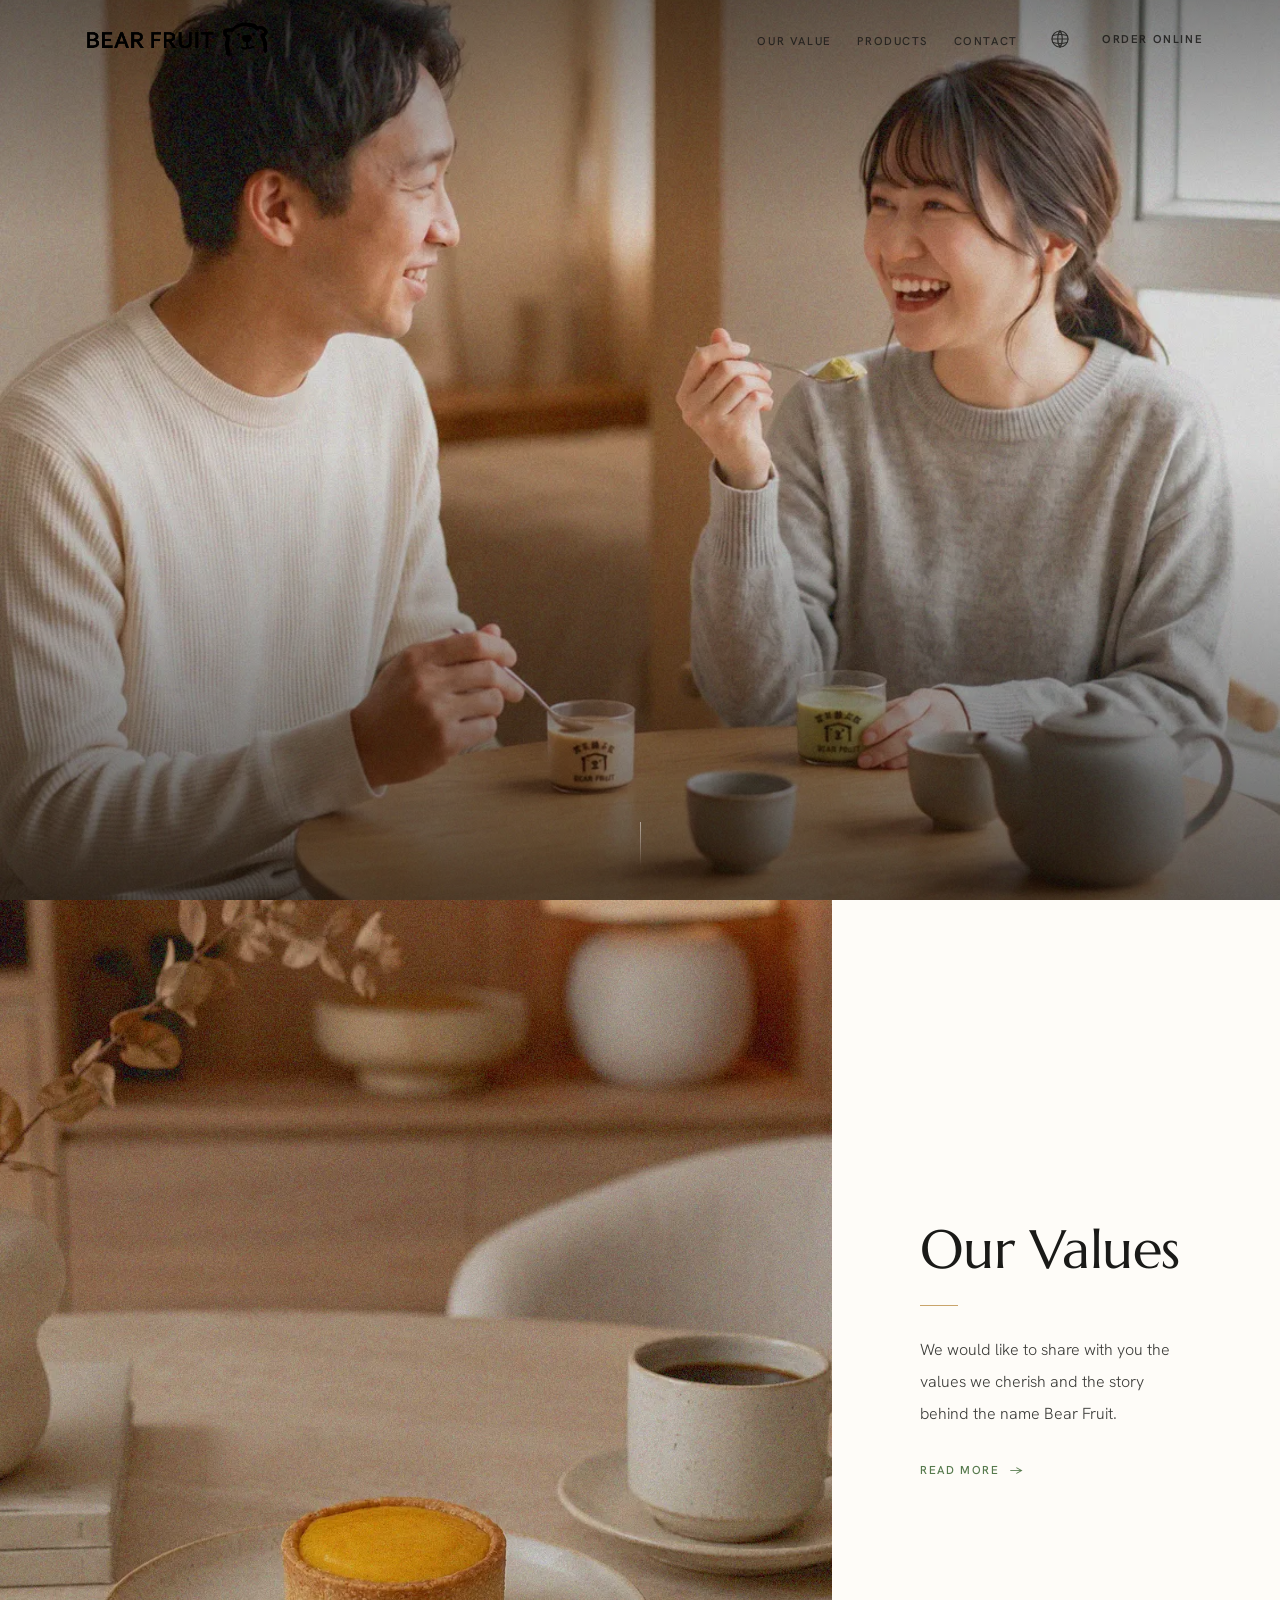
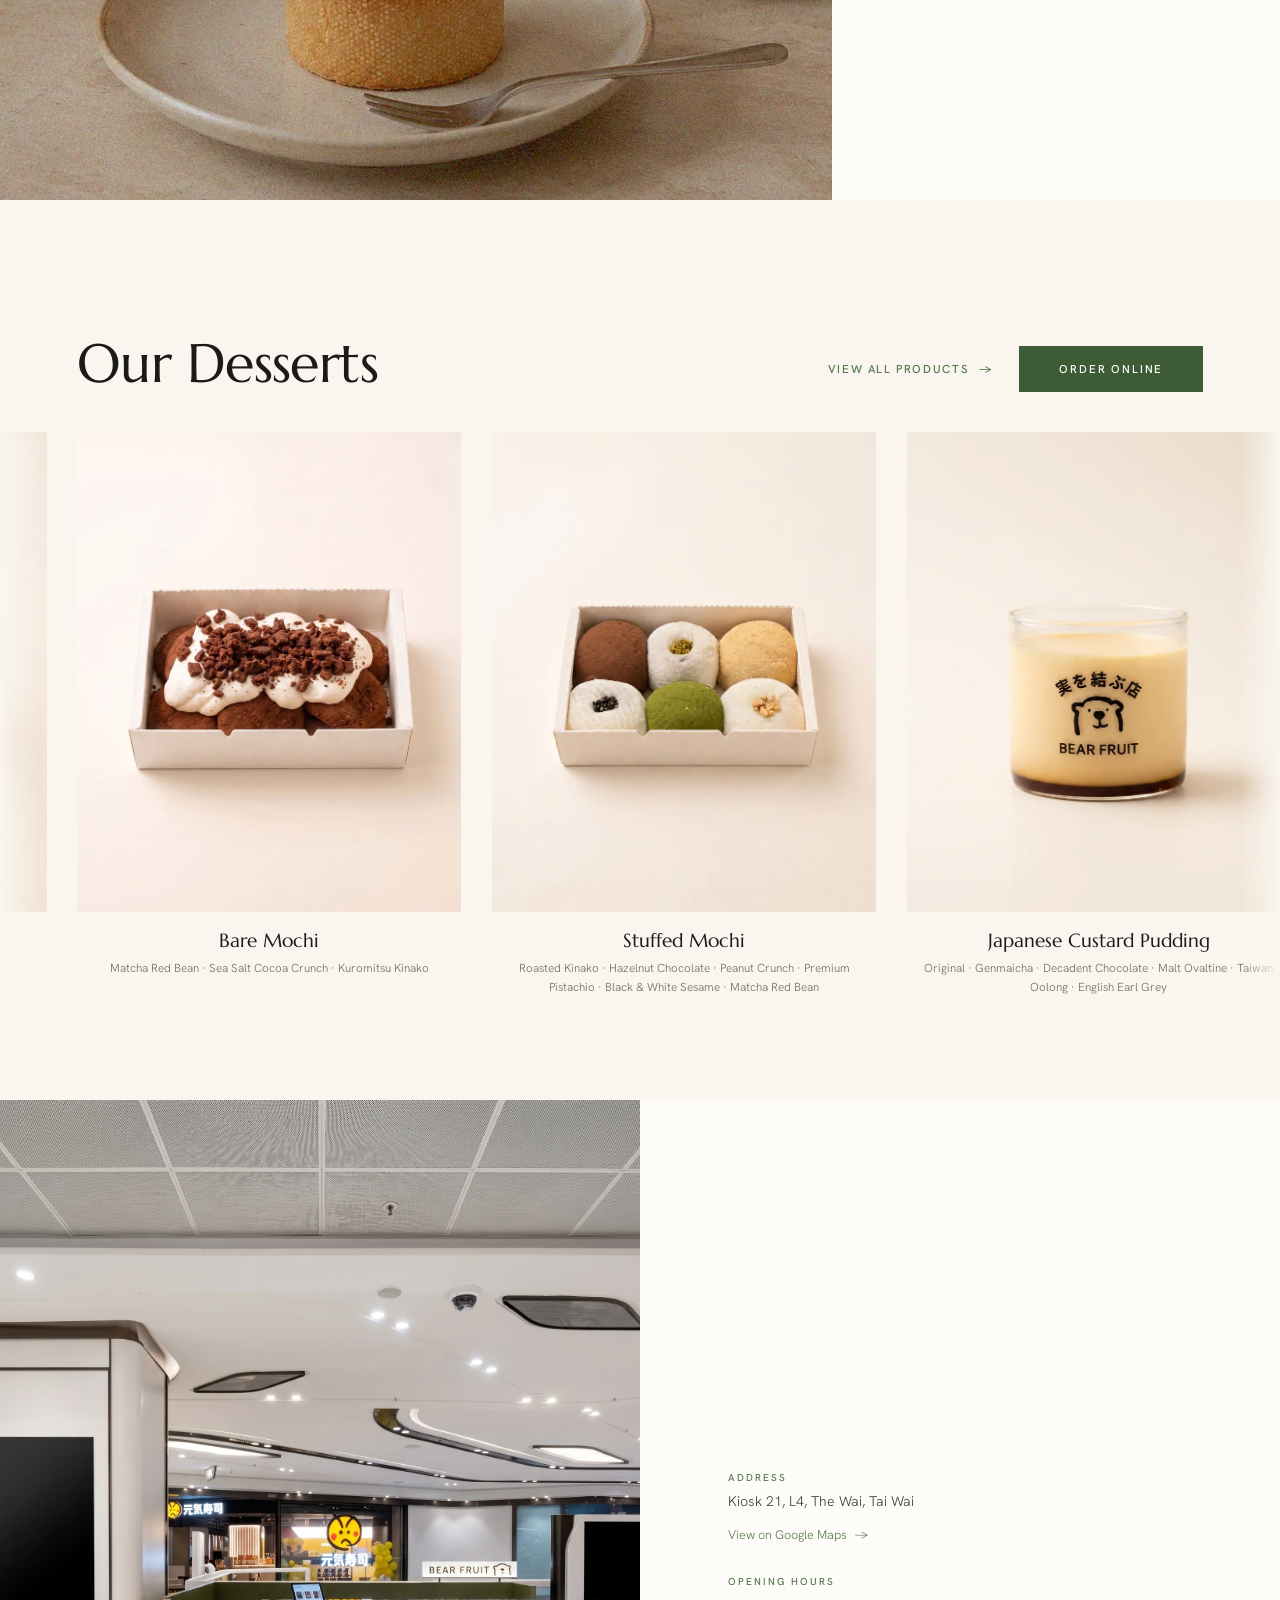
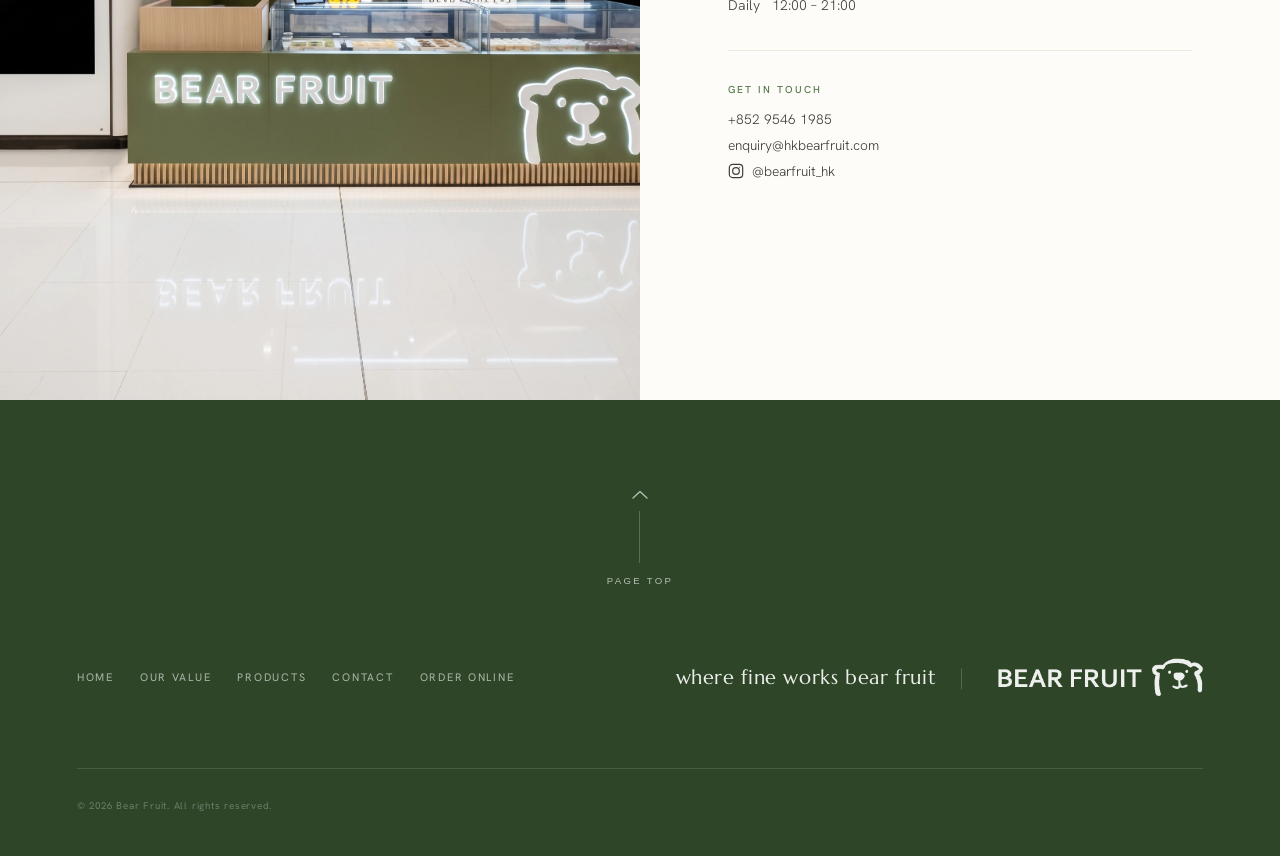
==== index.html @ 1f3afb17 "Version approved mochi image URLs to refresh cached photos" ====
<!DOCTYPE html>
<html lang="en">
<head>
  <meta charset="UTF-8">
  <meta name="viewport" content="width=device-width, initial-scale=1.0">
  <title>Bear Fruit 結菓</title>
  <meta name="description" content="Bear Fruit 結菓 — 大圍圍方4樓手作甜品店：麻糬、日式布丁、列日窩夫、法式吉士撻。Handcrafted mochi, Japanese custard pudding, Liège waffles and flan at The Wai, Tai Wai, Hong Kong.">
  <link rel="canonical" href="https://hkbearfruit.com/">

  <!-- Favicon (inline SVG — brand green with 結) -->
  <!-- Bear mark, transparent. The cream version is for browsers in dark mode,
       where a green icon would disappear into the tab strip. -->
  <link rel="icon" type="image/png" href="images/favicon.png">
  <link rel="icon" type="image/png" href="images/favicon-dark.png" media="(prefers-color-scheme: dark)">
  <link rel="apple-touch-icon" href="images/apple-touch-icon.png">
  <meta name="theme-color" content="#3D5C35">

  <!-- Fonts — Marcellus (display serif) · Hanken Grotesk (body) · Noto Serif TC (CJK) -->
  <link rel="preconnect" href="https://fonts.googleapis.com">
  <link rel="preconnect" href="https://fonts.gstatic.com" crossorigin>
  <link rel="stylesheet"
        href="https://fonts.googleapis.com/css2?family=Hanken+Grotesk:wght@300;400;500;600&family=Marcellus&family=Noto+Serif+TC:wght@300;400;500;600&display=swap">

  <noscript>
    <style>
      /* The reveal animations are driven by JS. With no JS there is nothing to
         add .in, so show everything outright rather than ship a blank page. */
      .reveal, .img-reveal { opacity: 1 !important; transform: none !important; clip-path: none !important; }
    </style>
  </noscript>

  <!-- Open Graph / social sharing -->
  <meta property="og:type" content="website">
  <meta property="og:title" content="Bear Fruit 結菓 — Handcrafted Desserts in Tai Wai">
  <meta property="og:description" content="Handcrafted mochi, puddings and waffles in Tai Wai, Hong Kong. Where fine works bear fruit.">
  <!-- Absolute: scrapers (WhatsApp, Facebook, LINE) do not resolve relative
       og:image paths, and 1200x630 is the size they crop to. -->
  <meta property="og:url" content="https://hkbearfruit.com/">
  <meta property="og:image" content="https://hkbearfruit.com/images/og-cover.jpg">
  <meta property="og:image:width" content="1200">
  <meta property="og:image:height" content="630">
  <meta property="og:locale" content="en_HK">
  <meta property="og:locale:alternate" content="zh_HK">
  <meta name="twitter:card" content="summary_large_image">

  <!-- Set lang before first paint to prevent font FOUC in TC mode -->
  <script>if(localStorage.getItem('bf-lang')==='tc')document.documentElement.lang='zh-HK';</script>

  <style>
    /* ── Reset ─────────────────────────────────────────────── */
    *, *::before, *::after { box-sizing: border-box; margin: 0; padding: 0; }
    html { scroll-behavior: smooth; font-size: 16px; }
    body {
      font-family: var(--sans);
      color: var(--ink);
      background: var(--cream-50);
      overflow-x: hidden;
      -webkit-font-smoothing: antialiased;
    }
    img { display: block; max-width: 100%; }
    a { text-decoration: none; color: inherit; }
    ul { list-style: none; }
    button { background: none; border: none; cursor: pointer; padding: 0; }

    /* ── Tokens ─────────────────────────────────────────────── */
    :root {
      --green-dk:  #2E4528;
      --green-md:  #3D5C35;
      --green-pr:  #567A4D;

      --cream-50:  #FEFCF8;
      --cream-100: #FAF6EF;
      --cream-200: #F0E9DC;

      --gold:      #C9A46B;

      --ink:       #1A1A18;
      --ink-mid:   #3D3D3A;
      --ink-muted: #6B6B64;

      /* Display serif — Latin sets in Marcellus; any CJK glyph falls back to Noto Serif TC */
      --serif: 'Marcellus', 'Noto Serif TC', 'Times New Roman', serif;
      /* Body — humanist grotesque; CJK glyphs fall back to the Chinese serif */
      --sans: 'Hanken Grotesk', 'Helvetica Neue', Arial, 'Noto Serif TC', sans-serif;
      /* Chinese serif (Song/Ming) — correct Traditional-Chinese coverage for Hong Kong */
      --cjk:  'Noto Serif TC', serif;

      --ease: cubic-bezier(0.4, 0, 0.2, 1);
      --ease-out: cubic-bezier(0.22, 1, 0.36, 1);
      --pad-page: clamp(24px, 6vw, 80px);
    }

    /* In TC mode, body copy renders in the Chinese serif for an editorial, on-brand read */
    html[lang="zh-HK"] { --sans: 'Noto Serif TC', 'Hanken Grotesk', sans-serif; }

    /* ── Shared typography ──────────────────────────────────── */
    .eyebrow {
      font-size: 0.68rem;
      font-weight: 500;
      letter-spacing: 0.22em;
      text-transform: uppercase;
      color: var(--green-pr);
    }
    .section-title {
      font-family: var(--serif);
      font-size: clamp(2.4rem, 4.2vw, 3.5rem);
      font-weight: 400;
      line-height: 1.06;
      letter-spacing: -0.01em;
      color: var(--ink);
      text-wrap: balance;
    }
    .rule { width: 38px; height: 1px; background: var(--gold); flex-shrink: 0; }
    .text-link {
      display: inline-flex;
      align-items: center;
      gap: 10px;
      font-size: 0.72rem;
      font-weight: 500;
      letter-spacing: 0.14em;
      text-transform: uppercase;
      color: var(--green-pr);
      transition: gap 0.25s var(--ease);
    }
    .text-link:hover { gap: 18px; }

    /* ── Image placeholder ──────────────────────────────────── */
    .ph {
      position: relative;
      background: #b8cdb4;
      display: flex;
      flex-direction: column;
      align-items: center;
      justify-content: center;
      text-align: center;
      gap: 10px;
      padding: 32px;
    }
    .ph::after {
      content: '';
      position: absolute;
      inset: 10px;
      border: 1px dashed rgba(255,255,255,0.38);
      pointer-events: none;
    }
    .ph-label {
      font-size: 0.68rem;
      font-weight: 500;
      letter-spacing: 0.1em;
      text-transform: uppercase;
      color: rgba(255,255,255,0.9);
      background: rgba(0,0,0,0.28);
      padding: 7px 16px;
      border-radius: 2px;
    }
    .ph-spec {
      font-size: 0.63rem;
      font-weight: 300;
      color: rgba(255,255,255,0.6);
      max-width: 260px;
      line-height: 1.6;
    }

    /* ── Scroll reveal ──────────────────────────────────────── */
    .reveal {
      opacity: 0;
      transform: translateY(24px);
      transition: opacity 0.85s var(--ease), transform 0.85s var(--ease);
    }
    .reveal.in { opacity: 1; transform: translateY(0); }
    .d1 { transition-delay: 0.12s; }
    .d2 { transition-delay: 0.24s; }
    .d3 { transition-delay: 0.36s; }
    .d4 { transition-delay: 0.48s; }

    /* ── Masked image reveal (wipes up as it enters) ────────── */
    .img-reveal {
      clip-path: inset(0 0 100% 0);
      opacity: 0;
      transition: clip-path 1.15s var(--ease-out), opacity 0.9s var(--ease-out);
    }
    .img-reveal.in { clip-path: inset(0 0 0 0); opacity: 1; }

    /* ── Full-screen scroll-snap (desktop) ──────────────────── */
    @media (min-width: 921px) {
      html { scroll-snap-type: y proximity; }
      .hero, #concept, .menu, #shops {
        scroll-snap-align: start;
        scroll-snap-stop: always;
      }
    }

    /* ════════════════════════════════════════════════════════
       NAV
    ════════════════════════════════════════════════════════ */
    /* Transparent over the hero (dark text), turns solid white on scroll */
    .nav {
      position: fixed;
      inset: 0 0 auto 0;
      z-index: 200;
      display: flex;
      align-items: center;
      justify-content: space-between;
      padding: 22px var(--pad-page);
      background: transparent;
      transition: background 0.4s var(--ease),
                  padding    0.4s var(--ease),
                  box-shadow  0.4s var(--ease);
    }
    .nav.scrolled {
      background: #fff;
      padding-top: 10px;
      padding-bottom: 10px;
      box-shadow: 0 1px 20px rgba(0,0,0,0.08);
    }

    /* Order button sits alone on the left; everything else clusters right */
    .nav__right {
      display: flex;
      align-items: center;
      gap: clamp(18px, 2.2vw, 34px);
    }
    .nav__logo {
      height: 34px;
      width: auto;
      filter: brightness(0);          /* dark logo on light hero + white bar */
      transform-origin: left center;  /* logo is flush left — hold that edge */
      transition: transform 0.4s var(--ease);
    }
    /* 28 / 34 — the same 28px as before, reached by scaling rather than by
       resizing the box: animating the logo's height resamples the bitmap on
       every frame. The box stays 34px, so .nav.scrolled trims its own padding
       to 10px to keep the scrolled bar at 54px. */
    .nav.scrolled .nav__logo { transform: scale(0.8235); }

    .nav__links {
      display: flex;
      align-items: center;
      gap: clamp(22px, 2vw, 34px);
    }
    .nav__links a {
      font-size: 0.71rem;
      font-weight: 500;
      letter-spacing: 0.14em;
      text-transform: uppercase;
      color: var(--ink);
      opacity: 0.82;
      transition: color 0.2s, opacity 0.2s;
    }
    .nav__links a:hover { opacity: 1; color: var(--green-pr); }
    .nav.scrolled .nav__links a { color: var(--ink-mid); }

    .lang-toggle {
      display: flex;
      align-items: center;
      justify-content: center;
      color: var(--ink);
      opacity: 0.82;
      padding: 4px;
      transition: color 0.2s, opacity 0.2s;
      line-height: 0;
    }
    .lang-toggle:hover { opacity: 1; color: var(--green-pr); }
    .nav.scrolled .lang-toggle { color: var(--ink-mid); }
    .lang-toggle svg { display: block; }

    /* Plain-text CTA (no box), matches the other nav items */
    .nav__order {
      font-size: 0.71rem;
      font-weight: 600;
      letter-spacing: 0.14em;
      text-transform: uppercase;
      color: var(--ink);
      opacity: 0.85;
      white-space: nowrap;
      transition: color 0.2s, opacity 0.2s;
    }
    .nav__order:hover { opacity: 1; color: var(--green-pr); }
    .nav.scrolled .nav__order { color: var(--ink-mid); }

    /* ── Mobile menu (hamburger + overlay) ──────────────────── */
    .nav__burger {
      display: none;
      flex-direction: column;
      justify-content: center;
      gap: 5px;
      width: 28px;
      height: 28px;
      z-index: 320;
    }
    .nav__burger span {
      display: block;
      width: 100%;
      height: 2px;
      background: var(--ink);
      border-radius: 2px;
      transition: transform 0.35s var(--ease), opacity 0.2s var(--ease), background 0.3s var(--ease);
    }
    .nav__burger.open span:nth-child(1) { transform: translateY(7px) rotate(45deg); }
    .nav__burger.open span:nth-child(2) { opacity: 0; }
    .nav__burger.open span:nth-child(3) { transform: translateY(-7px) rotate(-45deg); }

    .mobile-menu {
      position: fixed;
      inset: 0;
      z-index: 190; /* below .nav (200) so the burger/toggle stay clickable */
      background: var(--green-dk);
      display: flex;
      flex-direction: column;
      align-items: center;
      justify-content: center;
      gap: 30px;
      opacity: 0;
      visibility: hidden;
      transform: translateY(-10px);
      transition: opacity 0.4s var(--ease), transform 0.4s var(--ease), visibility 0.4s;
    }
    .mobile-menu.open { opacity: 1; visibility: visible; transform: translateY(0); }
    .mobile-menu a {
      font-size: 1.05rem;
      letter-spacing: 0.18em;
      text-transform: uppercase;
      color: rgba(255,255,255,0.85);
      transition: color 0.2s;
    }
    .mobile-menu a:hover { color: #fff; }
    .mobile-menu__order {
      margin-top: 6px;
      border: 1px solid rgba(255,255,255,0.5);
      padding: 13px 34px;
      color: #fff !important;
    }
    body.menu-open { overflow: hidden; }
    /* Avoid duplicate CTA while the overlay (which has its own) is open */
    body.menu-open .nav__order { opacity: 0; pointer-events: none; }
    /* Flip nav contents to white while the green overlay is open */
    body.menu-open .nav__burger span { background: #fff; }
    body.menu-open .nav__logo { filter: brightness(0) invert(1); }
    body.menu-open .lang-toggle { color: #fff; opacity: 1; }

    /* ════════════════════════════════════════════════════════
       HERO — SLIDESHOW
    ════════════════════════════════════════════════════════ */
    .hero {
      position: relative;
      height: 100svh;
      min-height: 600px;
      overflow: hidden;
      background: var(--green-md);
    }
    .hero__slide {
      position: absolute;
      inset: 0;
      opacity: 0;
      transition: opacity 2s ease-in-out;
    }
    .hero__slide.active { opacity: 1; }
    .hero__slide img {
      width: 100%;
      height: 100%;
      object-fit: cover;
      object-position: center 66%;   /* anchor on the cups so they stay in frame at any window size */
      display: block;
      transform: scale(1.04);
    }
    /* Slow "Ken Burns" drift-zoom on the visible slide */
    .hero__slide.active img { animation: kenburns 9s ease-out forwards; }
    /* Hero still. Sits apart from the slideshow rules above: it holds its own
       crop and stays motionless, so no Ken Burns drift. */
    .hero__slide img.hero__still {
      object-position: center;
      transform: none;
      animation: none;
    }
    @keyframes kenburns {
      from { transform: scale(1.04); }
      to   { transform: scale(1.12); }
    }
    .hero__overlay {
      position: absolute;
      inset: 0;
      z-index: 1;
      background: linear-gradient(
        to bottom,
        rgba(0,0,0,0.42) 0%,
        rgba(0,0,0,0)    26%,
        rgba(0,0,0,0)    50%,
        rgba(0,0,0,0.58) 100%
      );
      pointer-events: none;
    }

    /* Reachable by search engines and screen readers, invisible on screen */
    .sr-only {
      position: absolute;
      width: 1px; height: 1px;
      margin: -1px; padding: 0;
      overflow: hidden;
      clip-path: inset(50%);
      white-space: nowrap;
      border: 0;
    }

    .hero__scroll {
      position: absolute;
      bottom: 32px;
      left: 50%;
      transform: translateX(-50%);
      z-index: 2;
      display: flex;
      flex-direction: column;
      align-items: center;
      gap: 8px;
      opacity: 0;
      animation: fadeIn 1s ease 1.5s forwards;
    }
    .hero__scroll-line {
      width: 1px;
      height: 46px;
      background: linear-gradient(to bottom, rgba(255,255,255,0.5), transparent);
      animation: drip 2.2s ease-in-out infinite 2s;
    }

    /* ════════════════════════════════════════════════════════
       CONCEPT — FULL SCREEN
    ════════════════════════════════════════════════════════ */
    .concept__grid {
      display: grid;
      grid-template-columns: 65% 35%;
      grid-template-rows: 100svh;   /* definite row so the photo crops to the viewport, not its full height */
      min-height: 600px;
    }
    .concept__image {
      width: 100%;
      height: 100%;
      min-height: 0;
      object-fit: cover;
      object-position: center 68%;   /* anchor on the pudding so it stays in frame at any size */
    }
    .concept__panel {
      background: var(--cream-50);
      padding: clamp(56px, 9vw, 100px) clamp(40px, 7vw, 88px);
      display: flex;
      flex-direction: column;
      justify-content: center;
      gap: 28px;
    }
    .concept__teaser {
      font-size: clamp(0.9rem, 1.3vw, 1rem);
      font-weight: 300;
      line-height: 2;
      color: var(--ink-mid);
    }

    /* ════════════════════════════════════════════════════════
       MENU — DRAGGABLE PRODUCT CAROUSEL
    ════════════════════════════════════════════════════════ */
    .menu {
      min-height: 100vh;
      background: var(--cream-100);
      display: flex;
      flex-direction: column;
      justify-content: center;
      gap: clamp(24px, 4vh, 46px);
      padding: clamp(72px, 9vh, 112px) 0 clamp(32px, 5vh, 64px);
      overflow: hidden;
    }
    .menu__header {
      padding: 0 var(--pad-page);
      display: flex;
      align-items: flex-end;
      justify-content: space-between;
      gap: 24px;
    }
    .menu__header-left {
      display: flex;
      flex-direction: column;
      gap: 10px;
    }
    .menu__header-right {
      display: flex;
      align-items: center;
      gap: clamp(18px, 2vw, 30px);
    }

    /* Draggable viewport — visitor scrolls the cards by hand */
    .menu__marquee {
      overflow-x: auto;
      overflow-y: hidden;
      width: 100%;
      cursor: grab;
      scrollbar-width: none;
      -ms-overflow-style: none;
      -webkit-overflow-scrolling: touch;
      -webkit-mask-image: linear-gradient(90deg, transparent, #000 3%, #000 97%, transparent);
              mask-image: linear-gradient(90deg, transparent, #000 3%, #000 97%, transparent);
    }
    .menu__marquee::-webkit-scrollbar { display: none; }
    .menu__marquee.is-dragging {
      cursor: grabbing;
      user-select: none;
      scroll-behavior: auto;
    }
    .menu__marquee.is-dragging .product-card { pointer-events: none; }
    .menu__track {
      display: flex;
      gap: clamp(20px, 2.4vw, 36px);
      width: max-content;
      padding: 4px clamp(24px, 6vw, 80px);
    }

    /* Fixed-dimension product card (Jiichiro-style, enlarged) */
    .product-card {
      flex: 0 0 auto;
      width: clamp(300px, 30vw, 420px);
      display: block;
      color: inherit;
      text-decoration: none;
    }
    .product-card__img { transition: transform 0.6s var(--ease), opacity 1.2s var(--ease); }
    .product-card:hover .product-card__img { transform: scale(1.05); }
    .product-card:hover .product-card__name { color: var(--green-pr); }
    .product-card__name { transition: color 0.2s; }
    .product-card__badge {
      position: absolute;
      top: 12px; left: 12px;
      z-index: 3;
      font-size: 0.58rem;
      font-weight: 600;
      letter-spacing: 0.12em;
      text-transform: uppercase;
      color: #fff;
      background: var(--gold);
      padding: 6px 12px;
      border-radius: 100px;
    }
    .product-card__media {
      position: relative;
      aspect-ratio: 4 / 5;   /* fixed shape — no more stretching */
      overflow: hidden;
      border-radius: 4px;
      background: #b8cdb4;
    }
    .product-card__media .ph { position: absolute; inset: 0; }
    .product-card__img {
      position: absolute;
      inset: 0;
      width: 100%;
      height: 100%;
      object-fit: cover;
      display: block;
    }
    /* Bare Mochi card: cross-fade between the flavour photos */
    .product-card__slideshow .product-card__img { opacity: 0; }
    .product-card__slideshow .product-card__img.is-active { opacity: 1; }

    .product-card__body {
      padding: 16px 6px 0;
      text-align: center;
    }
    .product-card__name {
      font-family: var(--serif);
      font-size: 1.2rem;
      font-weight: 400;
      letter-spacing: 0;
      color: var(--ink);
    }
    .product-card__desc {
      display: block;
      margin-top: 7px;
      font-size: 0.73rem;
      font-weight: 300;
      line-height: 1.65;
      color: var(--ink-muted);
    }
    .btn-solid {
      display: inline-block;
      font-size: 0.71rem;
      font-weight: 500;
      letter-spacing: 0.16em;
      text-transform: uppercase;
      color: #fff;
      background: var(--green-md);
      padding: 16px 40px;
      white-space: nowrap;
      transition: background 0.25s;
    }
    .btn-solid:hover { background: var(--green-dk); }

    /* ════════════════════════════════════════════════════════
       SHOPS / CONTACT — FULL SCREEN
    ════════════════════════════════════════════════════════ */
    .shops__grid {
      display: grid;
      grid-template-columns: 1fr 1fr;
      height: 100svh;
      min-height: 600px;
    }
    .shops__map {
      width: 100%;
      height: 100%;
      display: block;
      border: 0;
    }
    /* Store photos (replaces the map) — cross-fade like the product photos */
    .shops__photos {
      position: relative;
      width: 100%;
      height: 100%;
      overflow: hidden;
      background: #b8cdb4;
    }
    .shops__photos .ph { position: absolute; inset: 0; }
    .shops__photos img {
      position: absolute;
      inset: 0;
      width: 100%;
      height: 100%;
      object-fit: cover;
      opacity: 0;
      transition: opacity 1.2s var(--ease);
    }
    .shops__photos img.is-active { opacity: 1; }
    .shops__maplink {
      display: inline-flex;
      align-items: center;
      gap: 8px;
      font-size: 0.78rem;
      font-weight: 300;
      color: var(--green-pr);
      transition: gap 0.25s var(--ease);
    }
    .shops__maplink:hover { gap: 14px; }
    .shops__panel {
      background: var(--cream-50);
      padding: clamp(56px, 9vw, 100px) clamp(40px, 7vw, 88px);
      display: flex;
      flex-direction: column;
      justify-content: center;
      gap: 32px;
      overflow-y: auto;
    }
    .shops__header { display: flex; flex-direction: column; gap: 14px; }
    .shops__name {
      font-family: var(--serif);
      font-size: 1.5rem;
      font-weight: 400;
      letter-spacing: -0.005em;
      color: var(--ink);
    }
    .detail { display: flex; flex-direction: column; gap: 5px; }
    .detail__label {
      font-size: 0.63rem;
      font-weight: 500;
      letter-spacing: 0.2em;
      text-transform: uppercase;
      color: var(--green-pr);
    }
    .detail__value {
      font-size: 0.88rem;
      font-weight: 300;
      color: var(--ink-mid);
      line-height: 1.75;
    }
    .shops__hr { width: 100%; height: 1px; background: var(--cream-200); }

    .contact-links { display: flex; flex-direction: column; gap: 8px; }
    .contact-link {
      font-size: 0.86rem;
      font-weight: 300;
      color: var(--ink-mid);
      transition: color 0.2s;
    }
    .contact-link:hover { color: var(--green-pr); }
    .contact-link--ig {
      display: inline-flex;
      align-items: center;
      gap: 8px;
    }
    .ig-icon {
      width: 16px;
      height: 16px;
      flex-shrink: 0;
      color: var(--ink-mid);
      transition: color 0.2s;
    }
    .contact-link--ig:hover .ig-icon { color: var(--green-pr); }

    /* ════════════════════════════════════════════════════════
       FOOTER
    ════════════════════════════════════════════════════════ */
    .footer {
      background: var(--green-dk);
      color: #fff;
      padding: clamp(52px, 7vw, 96px) var(--pad-page) clamp(30px, 3.5vw, 44px);
      display: flex;
      flex-direction: column;
      align-items: center;
      gap: clamp(40px, 6vw, 72px);
    }
    /* "Page Top" scroll-up (Jiichiro-style) */
    .footer__pagetop {
      display: inline-flex;
      flex-direction: column;
      align-items: center;
      gap: 12px;
      color: rgba(255,255,255,0.65);
      transition: color 0.25s var(--ease);
    }
    .footer__pagetop:hover { color: #fff; }
    .footer__pagetop-arrow { display: block; transition: transform 0.3s var(--ease); }
    .footer__pagetop:hover .footer__pagetop-arrow { transform: translateY(-4px); }
    .footer__pagetop-line {
      position: relative;
      width: 1px; height: 52px;
      background: rgba(255,255,255,0.22);
      overflow: hidden;
    }
    .footer__pagetop-line::after {
      content: '';
      position: absolute; inset: 0;
      background: rgba(255,255,255,0.85);
      transform: translateY(100%);
      animation: pagetop 2.4s var(--ease) infinite;
    }
    @keyframes pagetop {
      0%   { transform: translateY(100%); }
      55%  { transform: translateY(-100%); }
      100% { transform: translateY(-100%); }
    }
    .footer__pagetop-text {
      font-size: 0.6rem; font-weight: 500;
      letter-spacing: 0.24em; text-transform: uppercase;
    }
    /* Bar: menu on the left · motto | logo on the right */
    .footer__bar {
      width: 100%;
      display: flex;
      align-items: center;
      justify-content: space-between;
      gap: 26px 48px;
      flex-wrap: wrap;
    }
    .footer__nav { display: flex; flex-wrap: wrap; gap: 12px 26px; }
    .footer__nav a {
      font-size: 0.68rem;
      letter-spacing: 0.16em;
      text-transform: uppercase;
      color: rgba(255,255,255,0.6);
      transition: color 0.2s;
    }
    .footer__nav a:hover { color: #fff; }
    .footer__brand { display: flex; align-items: center; gap: clamp(16px, 1.8vw, 26px); }
    .footer__motto {
      font-family: var(--serif);
      font-size: clamp(1.05rem, 1.6vw, 1.3rem);
      font-weight: 400;
      letter-spacing: 0.03em;
      color: rgba(255,255,255,0.9);
      white-space: nowrap;
    }
    .footer__sep { color: rgba(255,255,255,0.28); font-weight: 200; font-size: 1.3em; }
    .footer__logo-link { flex-shrink: 0; line-height: 0; }
    .footer__logo {
      height: clamp(30px, 3vw, 44px);
      width: auto;
      filter: brightness(0) invert(1);
      opacity: 0.92;
      transition: opacity 0.2s;
    }
    .footer__logo-link:hover .footer__logo { opacity: 1; }
    .footer__copy {
      width: 100%;
      font-size: 0.61rem;
      letter-spacing: 0.08em;
      color: rgba(255,255,255,0.3);
      border-top: 1px solid rgba(255,255,255,0.12);
      padding-top: clamp(20px, 2.5vw, 30px);
    }
    @media (max-width: 720px) {
      .footer__bar { flex-direction: column; align-items: center; text-align: center; gap: 32px; }
      .footer__nav { justify-content: center; }
      .footer__brand { flex-direction: column; gap: 18px; }
      .footer__sep { display: none; }
      .footer__copy { text-align: center; }
    }

    /* ════════════════════════════════════════════════════════
       KEYFRAMES
    ════════════════════════════════════════════════════════ */
    @keyframes fadeIn { to { opacity: 1; } }
    @keyframes drip {
      0%   { transform: scaleY(1);   transform-origin: top;    opacity: 1; }
      100% { transform: scaleY(0.1); transform-origin: bottom; opacity: 0; }
    }

    /* ════════════════════════════════════════════════════════
       RESPONSIVE
    ════════════════════════════════════════════════════════ */
    @media (max-width: 920px) {
      .nav__links { display: none; }
      .nav__order { display: none; }
      .nav__burger { display: flex; }

      /* Concept and shops: revert to stacked auto-height */
      .concept__grid,
      .shops__grid {
        grid-template-columns: 1fr;
        grid-template-rows: auto;
        height: auto;
      }
      .concept__image { height: 62vh; min-height: 320px; }
      .shops__map,
      .shops__photos { min-height: 360px; }

      /* Menu: stack the header above the carousel */
      .menu__header { flex-direction: column; align-items: flex-start; }
    }
    @media (max-width: 600px) {
      .nav { padding: 18px 20px; }
      .nav__order { padding: 8px 16px; font-size: 0.65rem; }
      .nav__logo { height: 26px; }
      /* Below 600px the 28px burger — not the logo — sets the row height, so
         the bar keeps its original 13px and only the logo scales. 24 / 26. */
      .nav.scrolled { padding-top: 13px; padding-bottom: 13px; }
      .nav.scrolled .nav__logo { transform: scale(0.9231); }

      /* A phone screen is far taller than the 4:5 hero photo, so cover() drops
         roughly 43% of its width. Bias the crop right so it lands on her and
         the table rather than splitting the pair down the middle. */
      .hero__slide img.hero__still { object-position: 85% center; }
    }

    /* ── Keyboard focus (accessibility) ─────────────────────── */
    a:focus-visible,
    button:focus-visible {
      outline: 2px solid var(--gold);
      outline-offset: 3px;
      border-radius: 2px;
    }

    /* ── Reduced motion (accessibility) ─────────────────────── */
    @media (prefers-reduced-motion: reduce) {
      html { scroll-behavior: auto; }
      .hero__slide.active img { animation: none; transform: scale(1.04); }
      /* Show the cue outright — its fade-in is what we are skipping */
      .hero__scroll { animation: none; opacity: 1; }
      .hero__scroll-line { animation: none; }
      .reveal { transition-duration: 0.001s; }
      .img-reveal { clip-path: none; opacity: 1; transition: none; }
      .footer__pagetop-line::after { animation: none; opacity: 0; }
    }
  </style>

  <!-- Structured data for local search (Google Business / Maps) -->
  <script type="application/ld+json">
  {
    "@context": "https://schema.org",
    "@type": "Bakery",
    "name": "Bear Fruit 結菓",
    "image": "https://hkbearfruit.com/images/og-cover.jpg",
    "description": "Handcrafted mochi, Japanese custard pudding, Liège waffles and flan at The Wai, Tai Wai, Hong Kong. 大圍圍方手作甜品：麻糬、日式布丁、列日窩夫、法式吉士撻。",
    "servesCuisine": "Dessert",
    "priceRange": "$$",
    "telephone": "+852-9546-1985",
    "email": "enquiry@hkbearfruit.com",
    "url": "https://hkbearfruit.com/",
    "address": {
      "@type": "PostalAddress",
      "streetAddress": "Kiosk 21, L4, The Wai",
      "addressLocality": "Tai Wai",
      "addressRegion": "New Territories",
      "addressCountry": "HK"
    },
    "openingHoursSpecification": {
      "@type": "OpeningHoursSpecification",
      "dayOfWeek": ["Monday","Tuesday","Wednesday","Thursday","Friday","Saturday","Sunday"],
      "opens": "12:00",
      "closes": "21:00"
    },
    "sameAs": ["https://instagram.com/bearfruit_hk"]
  }
  </script>
</head>
<body>

  <!-- ══════════════════════════════════════════
       NAV
  ══════════════════════════════════════════ -->
  <nav class="nav" id="nav" aria-label="Main navigation">
    <a href="#home" class="nav__logo-link" aria-label="Bear Fruit — top of page">
      <img class="nav__logo" src="images/Horizontal - Bear Fruit (white).png" alt="Bear Fruit 結菓">
    </a>

    <div class="nav__right">
      <ul class="nav__links" role="list">
        <li><a href="about.html"    data-en="Our Value" data-tc="品牌理念">Our Value</a></li>
        <li><a href="products.html" data-en="Products"  data-tc="產品">Products</a></li>
        <li><a href="#shops"      data-en="Contact"   data-tc="聯絡我們">Contact</a></li>
      </ul>

      <button class="lang-toggle" id="langToggle" aria-label="Switch language">
        <svg xmlns="http://www.w3.org/2000/svg" width="20" height="20" viewBox="0 0 20 20"
             fill="none" stroke="currentColor" stroke-width="1.2" stroke-linecap="round">
          <circle cx="10" cy="10" r="8"/>
          <path d="M10 2 C7 5.5 7 14.5 10 18"/>
          <path d="M10 2 C13 5.5 13 14.5 10 18"/>
          <line x1="2" y1="10" x2="18" y2="10"/>
          <path d="M3 6.5 Q10 4.5 17 6.5"/>
          <path d="M3 13.5 Q10 15.5 17 13.5"/>
        </svg>
      </button>

      <a href="https://bear-fruit-order-kiosk.web.app/" class="nav__order"
         data-en="Order Online" data-tc="立即訂購"
         target="_blank" rel="noopener noreferrer">Order Online</a>

      <button class="nav__burger" id="navBurger" aria-label="Open menu"
              aria-expanded="false" aria-controls="mobileMenu">
        <span></span><span></span><span></span>
      </button>
    </div>
  </nav>

  <!-- Mobile overlay menu -->
  <div class="mobile-menu" id="mobileMenu" aria-hidden="true">
    <a href="about.html"    data-en="Our Value" data-tc="品牌理念">Our Value</a>
    <a href="products.html" data-en="Products"  data-tc="產品">Products</a>
    <a href="#shops"      data-en="Contact"   data-tc="聯絡我們">Contact</a>
    <a href="https://bear-fruit-order-kiosk.web.app/" class="mobile-menu__order"
       data-en="Order Online" data-tc="立即訂購"
       target="_blank" rel="noopener noreferrer">Order Online</a>
  </div>


  <!-- ══════════════════════════════════════════
       HERO
  ══════════════════════════════════════════ -->
  <section class="hero" id="home" aria-label="Bear Fruit">
    <div class="hero__slide active">
      <img class="hero__still" src="images/hero-bg.webp"
           alt="Two people laughing over Bear Fruit puddings and tea at a round wooden table"
           fetchpriority="high">
    </div>
    <div class="hero__overlay" aria-hidden="true"></div>

    <!-- The hero carries no visible copy so the photo reads on its own.
         The page still needs one top-level heading, so it is here for search
         engines and screen readers only. -->
    <h1 class="sr-only">
      <span class="lang-en">Bear Fruit — handcrafted desserts in Tai Wai, Hong Kong</span>
      <span class="lang-tc">結菓 — 香港大圍手作甜點</span>
    </h1>

    <div class="hero__scroll" aria-hidden="true">
      <div class="hero__scroll-line"></div>
    </div>
  </section>


  <!-- ══════════════════════════════════════════
       CONCEPT — OUR VALUE
  ══════════════════════════════════════════ -->
  <section id="concept" aria-label="Our Value">
    <div class="concept__grid">

      <!-- Not lazy: while it rests clipped the browser sees no visible box and
           defers the fetch, so it would pop in only after the reveal fires. -->
      <img class="concept__image img-reveal" src="images/our-value.webp"
           alt="Tea and a Bear Fruit pudding set out on a quiet table" decoding="async">

      <div class="concept__panel">
        <h2 class="section-title reveal">
          <span class="lang-en">Our Values</span>
          <span class="lang-tc">我們的價值</span>
        </h2>

        <div class="rule reveal d2"></div>

        <p class="concept__teaser reveal d2">
          <span class="lang-en">We would like to share with you the values we cherish and the story behind the name Bear Fruit.</span>
          <span class="lang-tc">我們想與您分享我們珍惜的價值觀以及結菓名字的由來。</span>
        </p>

        <div class="reveal d3">
          <a href="about.html" class="text-link">
            <span data-en="Read More" data-tc="了解更多">Read More</span>
            <span aria-hidden="true">→</span>
          </a>
        </div>
      </div>

    </div>
  </section>


  <!-- ══════════════════════════════════════════
       MENU — DRAGGABLE PRODUCT CAROUSEL
  ══════════════════════════════════════════ -->
  <section class="menu" id="menu" aria-label="Our Products">

    <header class="menu__header">
      <div class="menu__header-left">
        <h2 class="section-title reveal" data-en="Our Desserts" data-tc="產品一覽">Our Desserts</h2>
      </div>
      <div class="menu__header-right reveal d2">
        <a href="products.html" class="text-link">
          <span data-en="View All Products" data-tc="查看全部產品">View All Products</span>
          <span aria-hidden="true">→</span>
        </a>
        <a href="https://bear-fruit-order-kiosk.web.app/" class="btn-solid"
           data-en="Order Online" data-tc="立即訂購"
           target="_blank" rel="noopener noreferrer">Order Online</a>
      </div>
    </header>

    <div class="menu__marquee reveal">
      <div class="menu__track" id="menuTrack" role="list">

        <!-- ── 1. Bare Mochi (rotates through 3 flavours) -->
        <a class="product-card" role="listitem" href="bare-mochi.html">
          <div class="product-card__media">
            <div class="ph" aria-hidden="true">
              <span class="ph-label">Bare Mochi</span>
              <span class="ph-spec">images/products/<br>bare-mochi/</span>
            </div>
            <img class="product-card__img" src="images/products/cards/bare-mochi.webp"
                 alt="Bare Mochi" loading="lazy" onerror="this.remove()">
          </div>
          <div class="product-card__body">
            <h3 class="product-card__name"><span class="lang-en">Bare Mochi</span><span class="lang-tc">裸麻糬</span></h3>
            <span class="product-card__desc">
              <span class="lang-en">Matcha Red Bean · Sea Salt Cocoa Crunch · Kuromitsu Kinako</span>
              <span class="lang-tc">抹茶蜜紅豆・奶蓋濃可可・黑糖黃豆粉</span>
            </span>          </div>
        </a>

        <!-- ── 2. Stuffed Mochi -->
        <a class="product-card" role="listitem" href="stuffed-mochi.html">
          <div class="product-card__media">
            <div class="ph" aria-hidden="true">
              <span class="ph-label">Stuffed Mochi</span>
              <span class="ph-spec">images/products/<br>stuffed-mochi/</span>
            </div>
            <img class="product-card__img" src="images/products/cards/stuffed-mochi.webp?v=20261028"
                 alt="Stuffed Mochi" loading="lazy" onerror="this.remove()">
          </div>
          <div class="product-card__body">
            <h3 class="product-card__name"><span class="lang-en">Stuffed Mochi</span><span class="lang-tc">包餡麻糬</span></h3>
            <span class="product-card__desc">
              <span class="lang-en">Roasted Kinako · Hazelnut Chocolate · Peanut Crunch · Premium Pistachio · Black &amp; White Sesame · Matcha Red Bean</span>
              <span class="lang-tc">經典黃豆粉・榛子朱古力・花生糖不甩・特濃開心果・芝麻黑白配・抹茶蜜紅豆</span>
            </span>          </div>
        </a>

        <!-- ── 3. Japanese Custard Pudding (rotates through 4 flavours) -->
        <a class="product-card" role="listitem" href="custard-pudding.html">
          <div class="product-card__media">
            <div class="ph" aria-hidden="true">
              <span class="ph-label">Custard Pudding</span>
              <span class="ph-spec">images/products/<br>custard-pudding/</span>
            </div>
            <img class="product-card__img" src="images/products/cards/custard-pudding.webp"
                 alt="Japanese Custard Pudding" loading="lazy" onerror="this.remove()">
          </div>
          <div class="product-card__body">
            <h3 class="product-card__name"><span class="lang-en">Japanese Custard Pudding</span><span class="lang-tc">日式布丁</span></h3>
            <span class="product-card__desc">
              <span class="lang-en">Original · Genmaicha · Decadent Chocolate · Malt Ovaltine · Taiwan Oolong · English Earl Grey</span>
              <span class="lang-tc">經典焦糖原味・京都玄米抹茶・醇厚朱古力・麥芽阿華田・台灣烏龍・英式伯爵茶</span>
            </span>          </div>
        </a>

        <!-- ── 4. Liège Waffle (rotates through 3 flavours) -->
        <a class="product-card" role="listitem" href="liege-waffle.html">
          <div class="product-card__media">
            <div class="ph" aria-hidden="true">
              <span class="ph-label">Liège Waffle</span>
              <span class="ph-spec">images/products/<br>liege-waffle/</span>
            </div>
            <img class="product-card__img" src="images/products/cards/liege-waffle.webp"
                 alt="Liège Waffle" loading="lazy" onerror="this.remove()">
          </div>
          <div class="product-card__body">
            <h3 class="product-card__name"><span class="lang-en">Liège Waffle</span><span class="lang-tc">列日窩夫</span></h3>
            <span class="product-card__desc">
              <span class="lang-en">Original · Rich Cocoa Chocolate · Kyoto Hojicha</span>
              <span class="lang-tc">經典原味・香濃朱古力・京都焙茶</span>
            </span>          </div>
        </a>

        <!-- ── 5. Flan -->
        <a class="product-card" role="listitem" href="flan.html">
          <div class="product-card__media">
            <div class="ph" aria-hidden="true">
              <span class="ph-label">Flan</span>
              <span class="ph-spec">images/products/<br>flan/</span>
            </div>
            <img class="product-card__img" src="images/products/cards/flan.webp"
                 alt="Flan" loading="lazy" onerror="this.remove()">
          </div>
          <div class="product-card__body">
            <h3 class="product-card__name"><span class="lang-en">Flan</span><span class="lang-tc">法式吉士撻</span></h3>
            <span class="product-card__desc">
              <span class="lang-en">Vanilla Pecan · Hazelnut Chocolate</span>
              <span class="lang-tc">雲呢拿碧根果・朱古力榛子</span>
            </span>
          </div>
        </a>

      </div>
    </div>

  </section>


  <!-- ══════════════════════════════════════════
       SHOPS / CONTACT
  ══════════════════════════════════════════ -->
  <section id="shops" aria-label="Our Shop">
    <div class="shops__grid">

      <!-- Store photo. Drop in images/shop/shop-2.webp (and a matching <img> below)
           to bring the cross-fade back — data-rotate starts once there are two. -->
      <div class="shops__photos" data-rotate aria-label="Our shop">
        <div class="ph" aria-hidden="true">
          <span class="ph-label">Shop Photo</span>
          <span class="ph-spec">images/shop/<br>shop-1.webp</span>
        </div>
        <img src="images/shop/shop-1.webp" class="is-active" alt="Bear Fruit — The Wai store" loading="lazy" onerror="this.remove()">
      </div>

      <div class="shops__panel">

        <div class="shops__header">
          <h2 class="section-title reveal" data-en="Find Us" data-tc="尋找我們">Find Us</h2>
        </div>

        <p class="shops__name reveal d1"
           data-en="Bear Fruit — The Wai Store"
           data-tc="結菓 圍方店">Bear Fruit — The Wai Store</p>

        <div class="detail reveal d2">
          <span class="detail__label" data-en="Address" data-tc="地址">Address</span>
          <span class="detail__value lang-en">Kiosk 21, L4, The Wai, Tai Wai</span>
          <span class="detail__value lang-tc">大圍圍方4樓 Kiosk 21</span>
          <a class="shops__maplink" style="margin-top:8px"
             href="https://www.google.com/maps/search/?api=1&query=The+Wai+Tai+Wai"
             target="_blank" rel="noopener noreferrer">
            <span data-en="View on Google Maps" data-tc="在 Google 地圖查看">View on Google Maps</span>
            <span aria-hidden="true">→</span>
          </a>
        </div>

        <div class="detail reveal d2">
          <span class="detail__label" data-en="Opening Hours" data-tc="營業時間">Opening Hours</span>
          <span class="detail__value lang-en">Daily &nbsp; 12:00 – 21:00</span>
          <span class="detail__value lang-tc">每日 &nbsp; 12:00 – 21:00</span>
        </div>

        <div class="shops__hr reveal d2"></div>

        <div id="contact" class="reveal d3">
          <p class="detail__label" style="margin-bottom:14px"
             data-en="Get in Touch" data-tc="聯絡我們">Get in Touch</p>
          <div class="contact-links">
            <a href="tel:+85295461985" class="contact-link">+852 9546 1985</a>
            <a href="mailto:enquiry@hkbearfruit.com" class="contact-link">enquiry@hkbearfruit.com</a>
            <a href="https://instagram.com/bearfruit_hk" class="contact-link contact-link--ig"
               target="_blank" rel="noopener noreferrer">
              <svg class="ig-icon" viewBox="0 0 24 24" fill="none"
                   stroke="currentColor" stroke-width="1.8"
                   stroke-linecap="round" stroke-linejoin="round">
                <rect x="2" y="2" width="20" height="20" rx="5"/>
                <circle cx="12" cy="12" r="5"/>
                <circle cx="17.5" cy="6.5" r="0.8" fill="currentColor" stroke="none"/>
              </svg>
              @bearfruit_hk
            </a>
          </div>
        </div>

      </div>
    </div>
  </section>


  <!-- ══════════════════════════════════════════
       FOOTER
  ══════════════════════════════════════════ -->
  <footer class="footer" id="footer" aria-label="Site footer">
    <button class="footer__pagetop" id="toTop" aria-label="Scroll to top">
      <svg class="footer__pagetop-arrow" width="16" height="9" viewBox="0 0 16 9" fill="none"
           stroke="currentColor" stroke-width="1.3" stroke-linecap="round" stroke-linejoin="round">
        <path d="M1 8 L8 1.5 L15 8"/>
      </svg>
      <span class="footer__pagetop-line"></span>
      <span class="footer__pagetop-text">Page Top</span>
    </button>

    <div class="footer__bar">
      <nav class="footer__nav" aria-label="Footer navigation">
        <a href="#home"         data-en="Home"       data-tc="主頁">Home</a>
        <a href="about.html"    data-en="Our Value"  data-tc="品牌理念">Our Value</a>
        <a href="products.html" data-en="Products"   data-tc="產品">Products</a>
        <a href="#shops"      data-en="Contact"    data-tc="聯絡我們">Contact</a>
        <a href="https://bear-fruit-order-kiosk.web.app/"
           data-en="Order Online" data-tc="立即訂購"
           target="_blank" rel="noopener noreferrer">Order Online</a>
      </nav>

      <div class="footer__brand">
        <p class="footer__motto">
          <span class="lang-en">where fine works bear fruit</span>
          <span class="lang-tc">慢工細作　終成碩果</span>
        </p>
        <span class="footer__sep" aria-hidden="true">|</span>
        <a href="#home" class="footer__logo-link" aria-label="Bear Fruit — top">
          <img class="footer__logo" src="images/Horizontal - Bear Fruit (white).png" alt="Bear Fruit 結菓">
        </a>
      </div>
    </div>

    <p class="footer__copy">
      <span class="lang-en">&copy; 2026 Bear Fruit. All rights reserved.</span>
      <span class="lang-tc">&copy; 2026 結菓。版權所有。</span>
    </p>
  </footer>


  <script>
    /* ── Language toggle ──────────────────────────────────────── */
    const LANG_KEY = 'bf-lang';

    function setLang(lang) {
      document.documentElement.lang = lang === 'tc' ? 'zh-HK' : 'en';

      document.querySelectorAll('[data-en][data-tc]').forEach(el => {
        el.textContent = lang === 'en' ? el.dataset.en : el.dataset.tc;
      });

      document.querySelectorAll('.lang-en').forEach(el => {
        el.style.display = lang === 'en' ? '' : 'none';
      });
      document.querySelectorAll('.lang-tc').forEach(el => {
        el.style.display = lang === 'tc' ? '' : 'none';
      });

      document.querySelectorAll('[data-hide-tc]').forEach(el => {
        el.style.display = lang === 'tc' ? 'none' : '';
      });

      localStorage.setItem(LANG_KEY, lang);
    }

    setLang(localStorage.getItem(LANG_KEY) || 'en');

    document.getElementById('langToggle').addEventListener('click', () => {
      setLang(localStorage.getItem(LANG_KEY) === 'tc' ? 'en' : 'tc');
    });

    /* ── Nav scroll state ─────────────────────────────────────── */
    const nav = document.getElementById('nav');
    window.addEventListener('scroll', () => {
      nav.classList.toggle('scrolled', window.scrollY > 60);
    }, { passive: true });

    /* ── Mobile menu ──────────────────────────────────────────── */
    const burger = document.getElementById('navBurger');
    const mobileMenu = document.getElementById('mobileMenu');
    if (burger && mobileMenu) {
      const toggleMenu = open => {
        burger.classList.toggle('open', open);
        mobileMenu.classList.toggle('open', open);
        burger.setAttribute('aria-expanded', String(open));
        mobileMenu.setAttribute('aria-hidden', String(!open));
        burger.setAttribute('aria-label', open ? 'Close menu' : 'Open menu');
        document.body.classList.toggle('menu-open', open);
      };
      burger.addEventListener('click', () =>
        toggleMenu(!mobileMenu.classList.contains('open')));
      mobileMenu.querySelectorAll('a').forEach(a =>
        a.addEventListener('click', () => toggleMenu(false)));
      document.addEventListener('keydown', e => {
        if (e.key === 'Escape') toggleMenu(false);
      });
    }

    /* ── Hero slideshow ───────────────────────────────────────── */
    const slides = document.querySelectorAll('.hero__slide');
    if (slides.length > 1) {
      let current = 0;
      setInterval(() => {
        slides[current].classList.remove('active');
        current = (current + 1) % slides.length;
        slides[current].classList.add('active');
      }, 6000);
    }

    /* ── Product carousel: infinite loop, drag to scroll ─────── */
    const carousel = document.querySelector('.menu__marquee');
    const track = document.getElementById('menuTrack');
    if (carousel && track) {
      const originals = [...track.children];
      // Build two extra copies → [A][B][C] for a seamless two-way loop
      for (let pass = 0; pass < 2; pass++) {
        originals.forEach(el => {
          const clone = el.cloneNode(true);
          clone.setAttribute('aria-hidden', 'true');
          track.appendChild(clone);
        });
      }
      const setW = () =>
        track.children[originals.length].offsetLeft - track.children[0].offsetLeft;

      // Start in the middle copy so you can loop in both directions
      requestAnimationFrame(() => { carousel.scrollLeft = setW(); });

      let isDown = false, startX = 0, startScroll = 0, moved = false;

      // Keep the scroll position inside the middle copy (invisible reset)
      function wrap() {
        const w = setW();
        if (carousel.scrollLeft < w * 0.5)      { carousel.scrollLeft += w; startScroll += w; }
        else if (carousel.scrollLeft > w * 1.5) { carousel.scrollLeft -= w; startScroll -= w; }
      }

      carousel.addEventListener('mousedown', e => {
        isDown = true; moved = false;
        startX = e.pageX;
        startScroll = carousel.scrollLeft;
        // Don't add is-dragging here — doing so sets the cards to
        // pointer-events:none, which would stop a plain click from
        // reaching the card link. Only switch to drag mode once moved.
      });
      window.addEventListener('mouseup', () => {
        isDown = false;
        carousel.classList.remove('is-dragging');
      });
      window.addEventListener('mousemove', e => {
        if (!isDown) return;
        const dx = e.pageX - startX;
        if (Math.abs(dx) > 3 && !moved) { moved = true; carousel.classList.add('is-dragging'); }
        if (moved) { carousel.scrollLeft = startScroll - dx; wrap(); }
      });
      // A drag shouldn't fire the card link
      carousel.addEventListener('click', e => {
        if (moved) { e.preventDefault(); e.stopPropagation(); }
      }, true);
      // Native touch / trackpad scrolling loops too
      carousel.addEventListener('scroll', () => { if (!isDown) wrap(); }, { passive: true });
    }

    /* ── Product image rotators (Bare Mochi flavours) ────────── */
    document.querySelectorAll('[data-rotate]').forEach(box => {
      let i = 0;
      setInterval(() => {
        const imgs = box.querySelectorAll('img');
        if (imgs.length < 2) return;
        imgs.forEach(im => im.classList.remove('is-active'));
        i = (i + 1) % imgs.length;
        imgs[i].classList.add('is-active');
      }, 3200);
    });

    /* ── Scroll reveal ────────────────────────────────────────── */
    const revealEls = [...document.querySelectorAll('.reveal, .img-reveal')];
    const observer = new IntersectionObserver(entries => {
      entries.forEach(e => {
        if (!e.isIntersecting) return;
        (e.target._revealTarget || e.target).classList.add('in');
        observer.unobserve(e.target);
      });
    }, { threshold: 0.12 });
    revealEls.forEach(el => {
      // .img-reveal rests at clip-path: inset(0 0 100% 0), which collapses the
      // element's intersection rect to zero area. Observing it directly would
      // report ratio 0 forever, so the class that un-clips it would never be
      // added and the photo would stay invisible. Watch the unclipped parent.
      const watched = el.classList.contains('img-reveal') && el.parentElement ? el.parentElement : el;
      watched._revealTarget = el;
      observer.observe(watched);
    });

    // These elements start at opacity 0 and only become visible once the
    // observer adds .in — but the observer stays silent while the document is
    // hidden (page opened in a background tab, restored session, prerender).
    // Without this sweep that content stays invisible for good.
    function sweepReveals() {
      revealEls.forEach(el => {
        if (el.classList.contains('in')) return;
        const r = el.getBoundingClientRect();
        if (r.top < innerHeight * 0.9 && r.bottom > 0) {
          el.classList.add('in');
          observer.unobserve(el);
        }
      });
    }
    if (document.readyState === 'complete') sweepReveals();
    addEventListener('load', sweepReveals);
    document.addEventListener('visibilitychange', () => { if (!document.hidden) sweepReveals(); });

    /* ── Footer: scroll to top ─────────────────────────────────── */
    const toTop = document.getElementById('toTop');
    if (toTop) toTop.addEventListener('click', () =>
      window.scrollTo({ top: 0, behavior: 'smooth' }));
  </script>

</body>
</html>
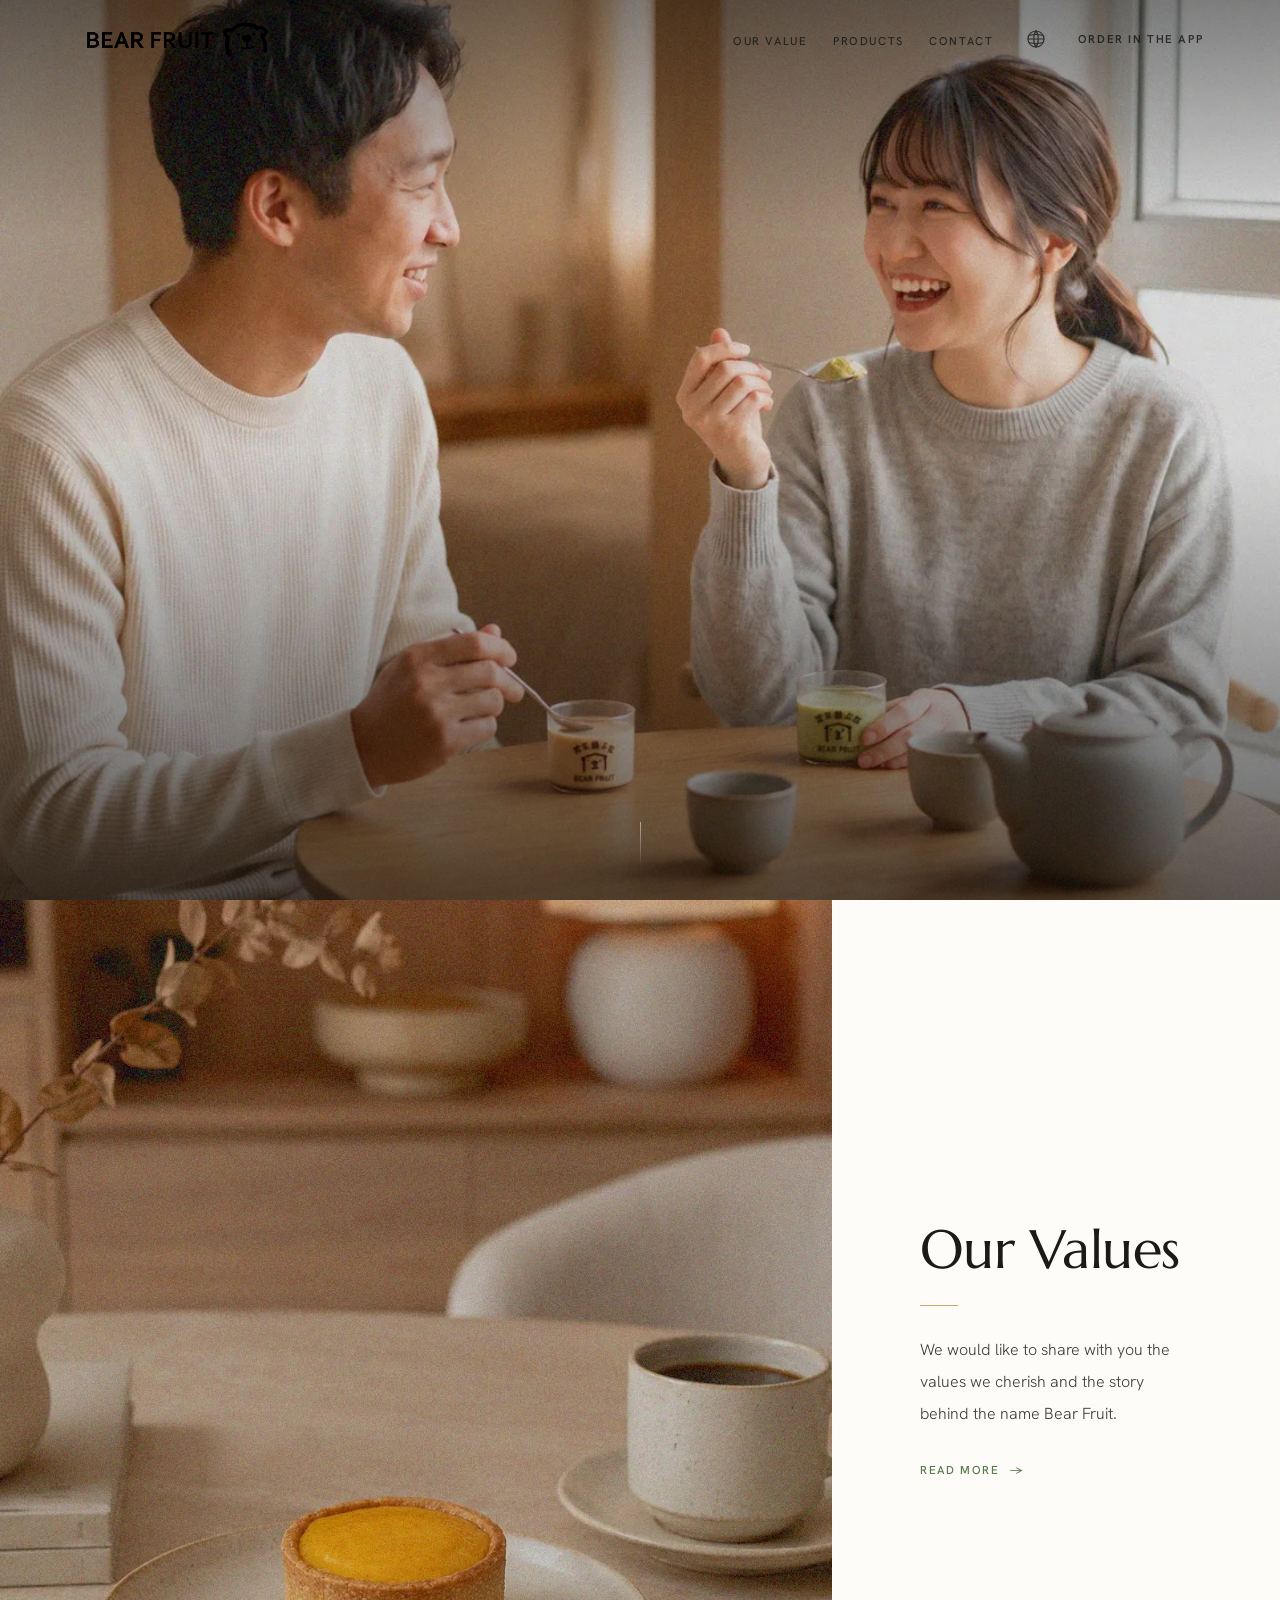
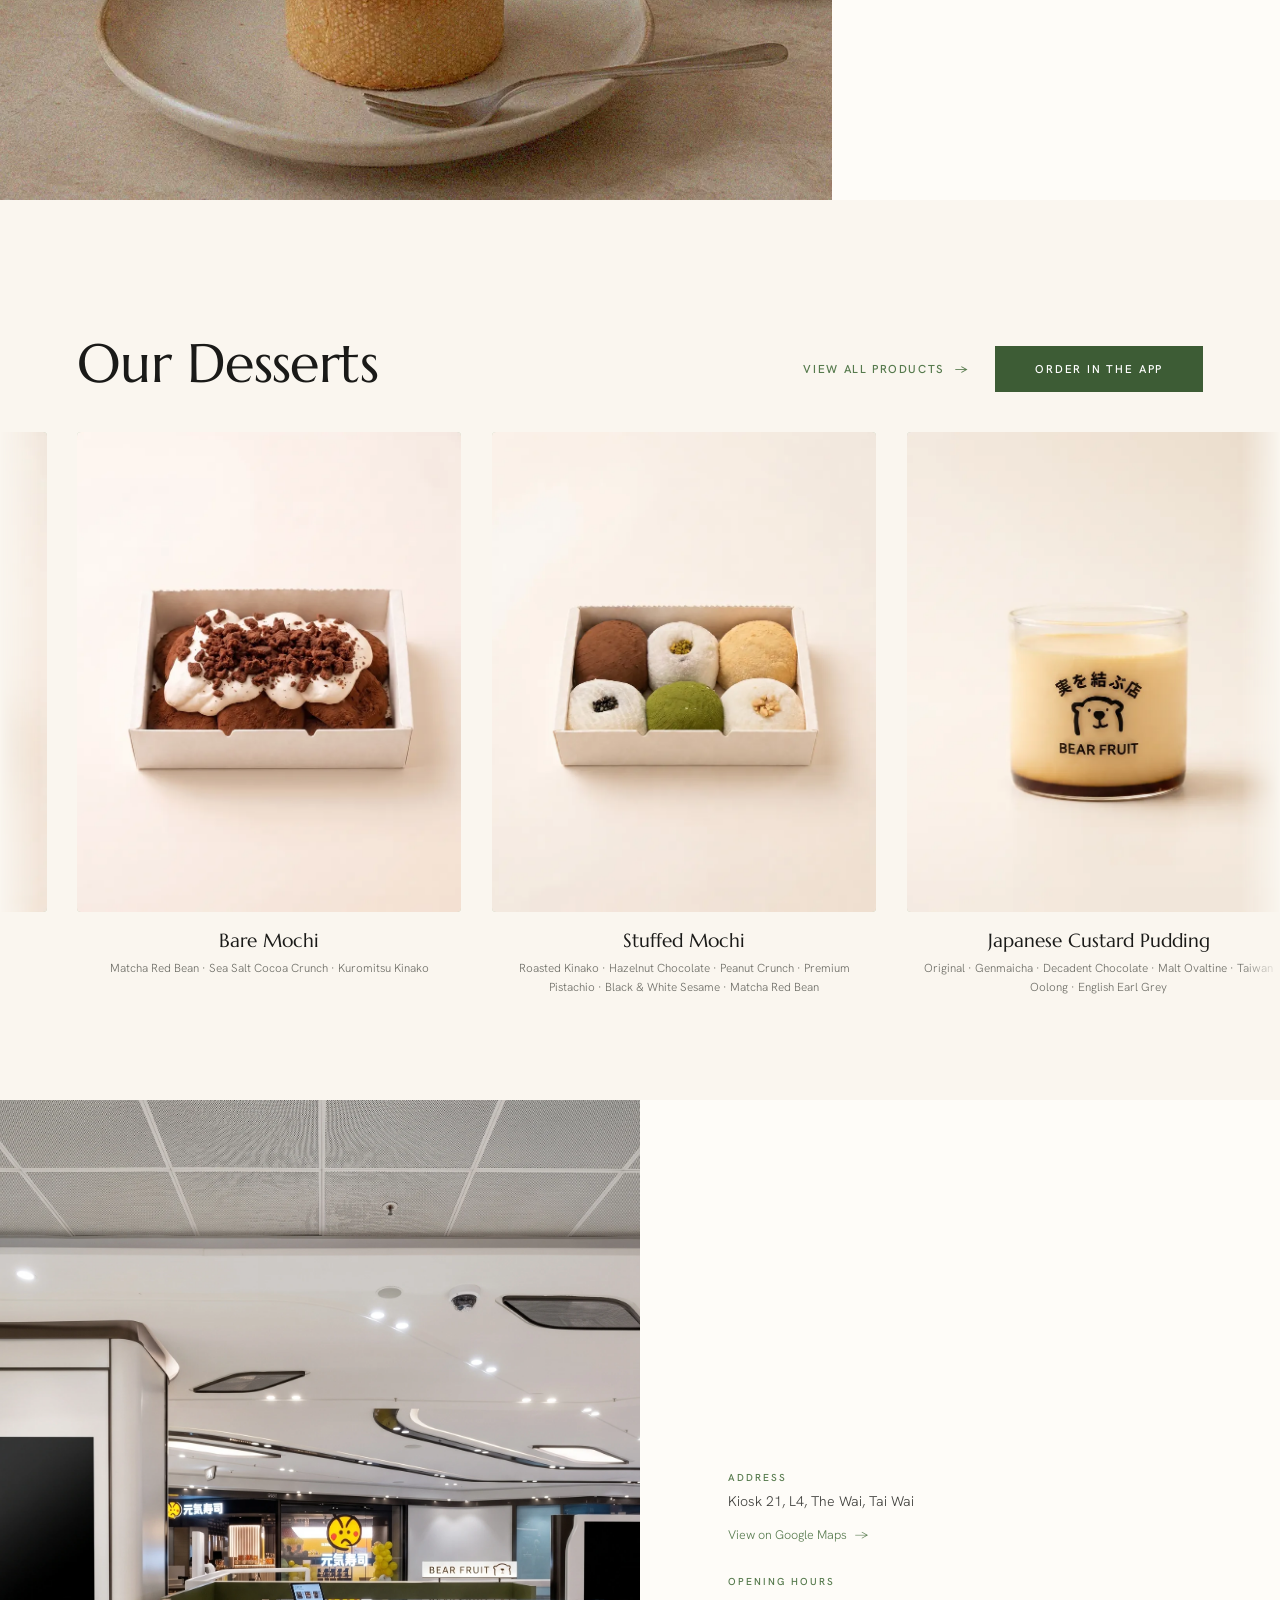
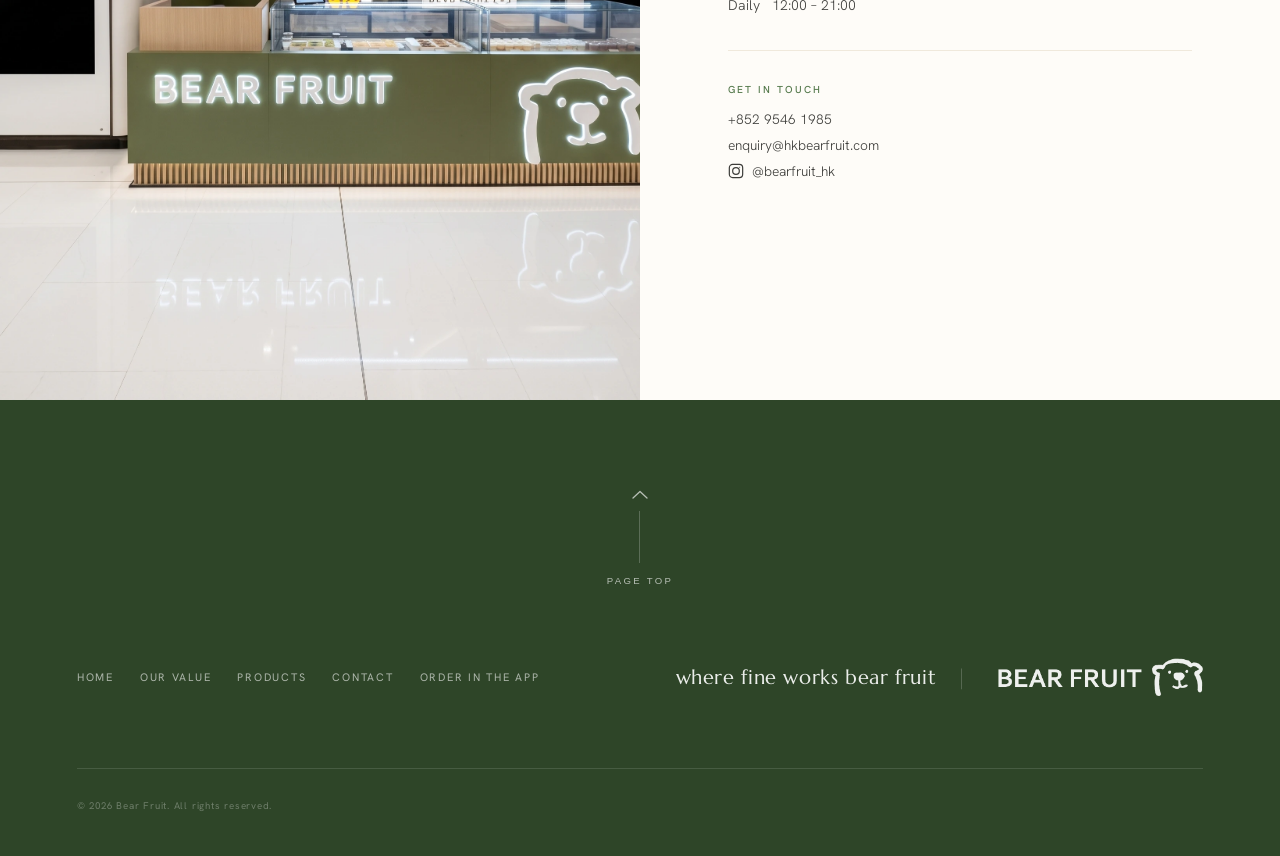
==== commit a01629ba: "Point website ordering buttons to the membership app" ====
--- a/index.html
+++ b/index.html
@@ -911,9 +911,9 @@
         </svg>
       </button>
 
-      <a href="https://bear-fruit-order-kiosk.web.app/" class="nav__order"
-         data-en="Order Online" data-tc="立即訂購"
-         target="_blank" rel="noopener noreferrer">Order Online</a>
+      <a href="https://bear-fruit-order-kiosk.web.app/join.html#order" data-app-download class="nav__order"
+         data-en="Order in the app" data-tc="使用會員 App 訂購"
+         target="_blank" rel="noopener noreferrer">Order in the app</a>
 
       <button class="nav__burger" id="navBurger" aria-label="Open menu"
               aria-expanded="false" aria-controls="mobileMenu">
@@ -927,9 +927,9 @@
     <a href="about.html"    data-en="Our Value" data-tc="品牌理念">Our Value</a>
     <a href="products.html" data-en="Products"  data-tc="產品">Products</a>
     <a href="#shops"      data-en="Contact"   data-tc="聯絡我們">Contact</a>
-    <a href="https://bear-fruit-order-kiosk.web.app/" class="mobile-menu__order"
-       data-en="Order Online" data-tc="立即訂購"
-       target="_blank" rel="noopener noreferrer">Order Online</a>
+    <a href="https://bear-fruit-order-kiosk.web.app/join.html#order" data-app-download class="mobile-menu__order"
+       data-en="Order in the app" data-tc="使用會員 App 訂購"
+       target="_blank" rel="noopener noreferrer">Order in the app</a>
   </div>
 
 
@@ -1008,9 +1008,9 @@
           <span data-en="View All Products" data-tc="查看全部產品">View All Products</span>
           <span aria-hidden="true">→</span>
         </a>
-        <a href="https://bear-fruit-order-kiosk.web.app/" class="btn-solid"
-           data-en="Order Online" data-tc="立即訂購"
-           target="_blank" rel="noopener noreferrer">Order Online</a>
+        <a href="https://bear-fruit-order-kiosk.web.app/join.html#order" data-app-download class="btn-solid"
+           data-en="Order in the app" data-tc="使用會員 App 訂購"
+           target="_blank" rel="noopener noreferrer">Order in the app</a>
       </div>
     </header>
 
@@ -1204,9 +1204,9 @@
         <a href="about.html"    data-en="Our Value"  data-tc="品牌理念">Our Value</a>
         <a href="products.html" data-en="Products"   data-tc="產品">Products</a>
         <a href="#shops"      data-en="Contact"    data-tc="聯絡我們">Contact</a>
-        <a href="https://bear-fruit-order-kiosk.web.app/"
-           data-en="Order Online" data-tc="立即訂購"
-           target="_blank" rel="noopener noreferrer">Order Online</a>
+        <a href="https://bear-fruit-order-kiosk.web.app/join.html#order" data-app-download
+           data-en="Order in the app" data-tc="使用會員 App 訂購"
+           target="_blank" rel="noopener noreferrer">Order in the app</a>
       </nav>
 
       <div class="footer__brand">
@@ -1237,6 +1237,7 @@
 
       document.querySelectorAll('[data-en][data-tc]').forEach(el => {
         el.textContent = lang === 'en' ? el.dataset.en : el.dataset.tc;
+        if (el.hasAttribute('data-app-download')) el.search = '?bflang=' + lang;
       });
 
       document.querySelectorAll('.lang-en').forEach(el => {
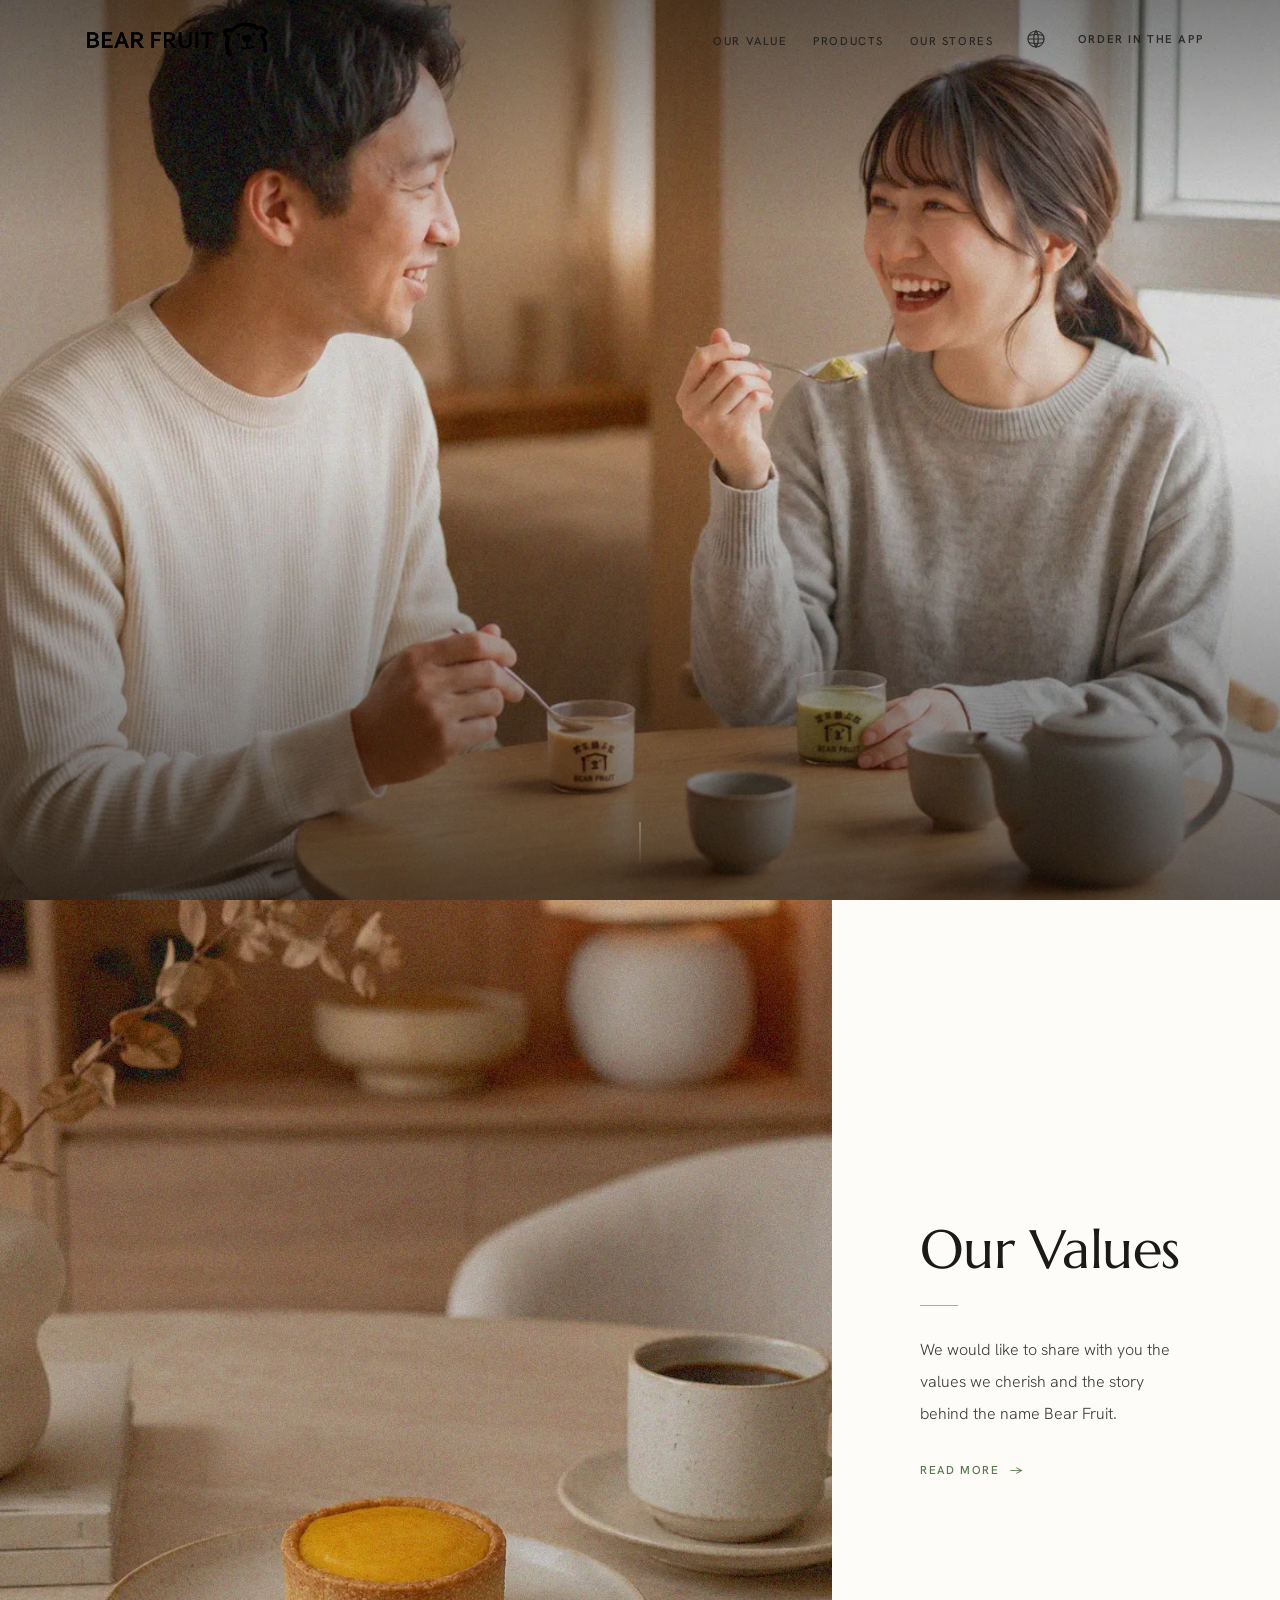
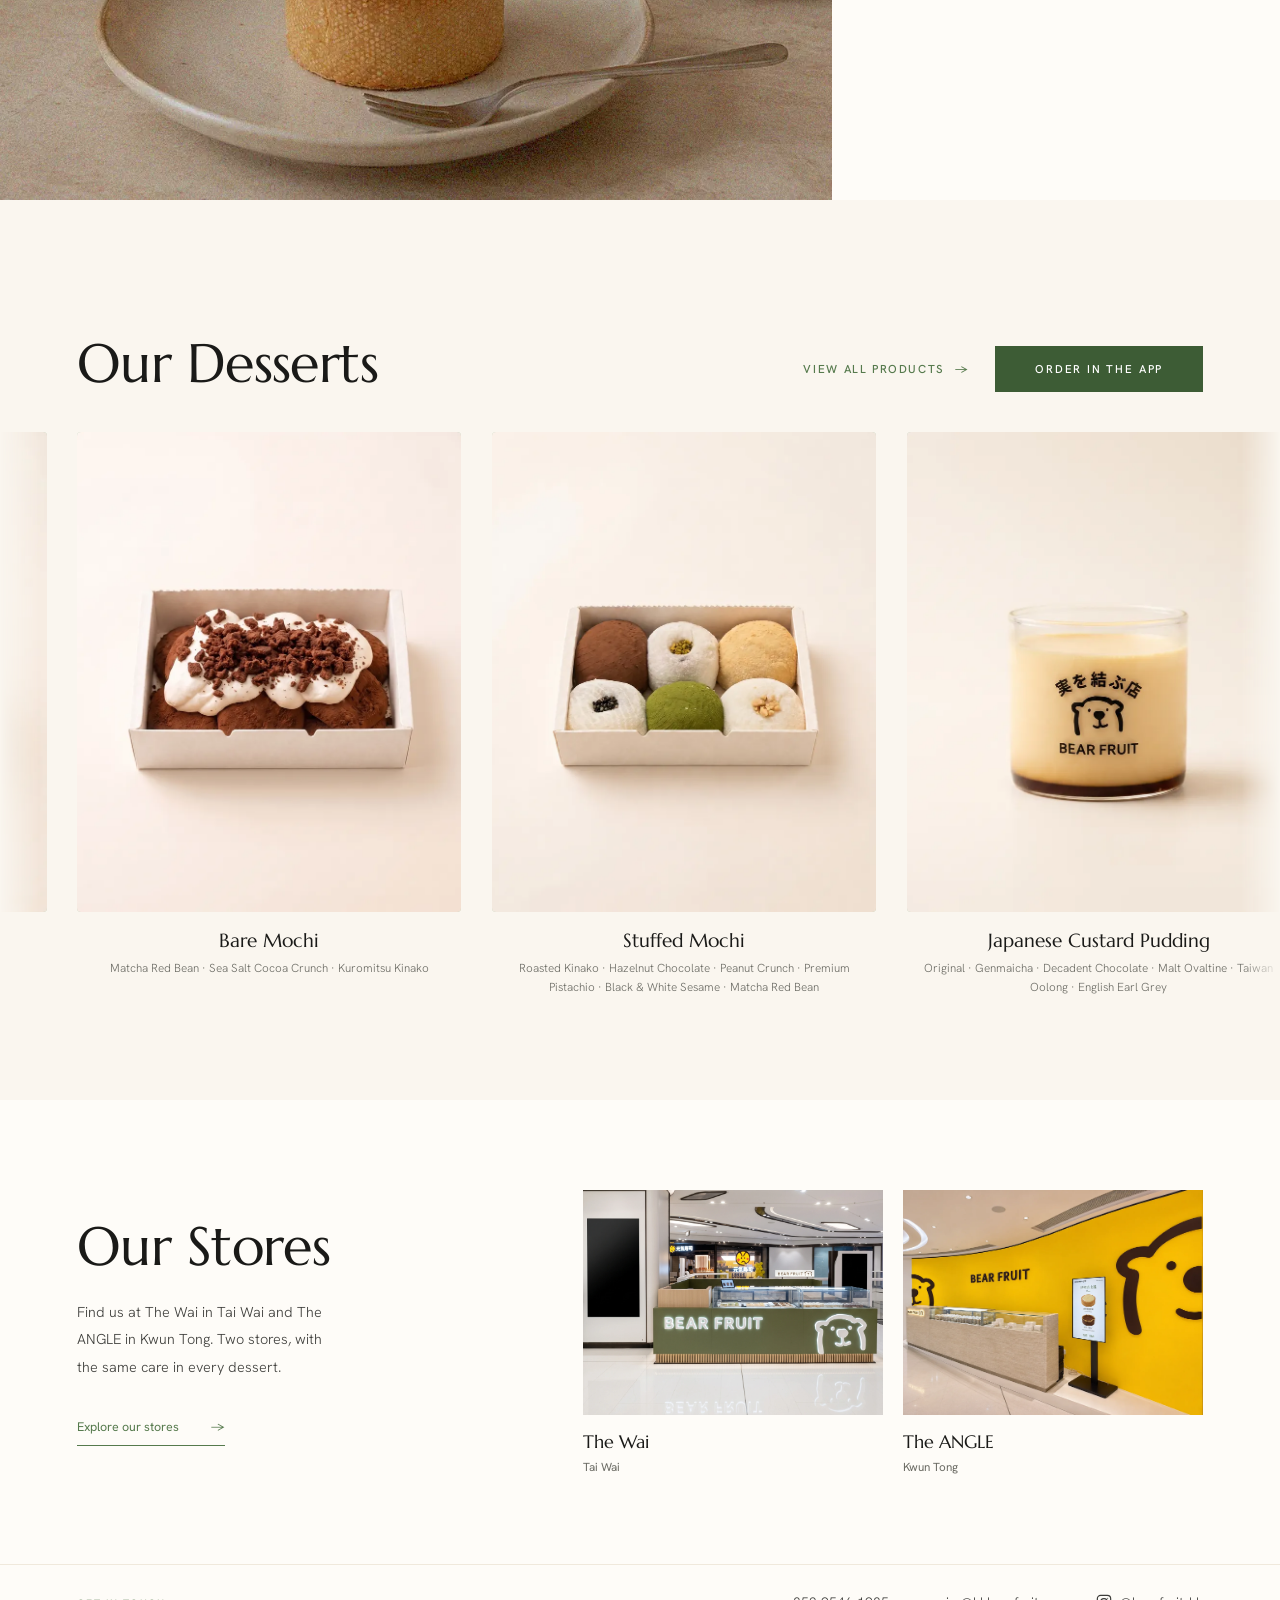
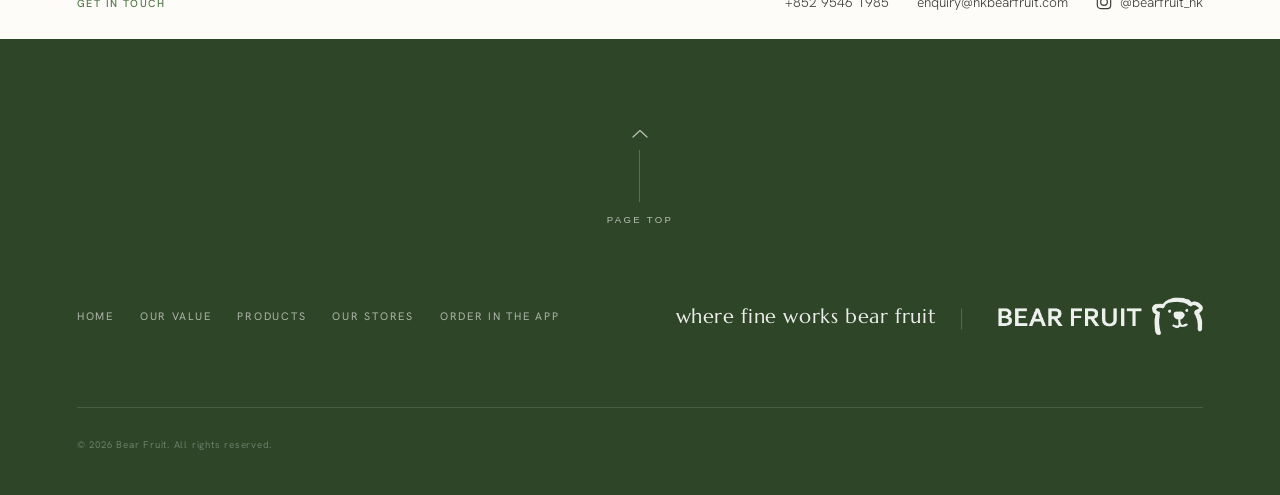
==== commit 90537ef2: "Add The ANGLE store and dedicated store directory" ====
--- a/index.html
+++ b/index.html
@@ -4,7 +4,7 @@
   <meta charset="UTF-8">
   <meta name="viewport" content="width=device-width, initial-scale=1.0">
   <title>Bear Fruit 結菓</title>
-  <meta name="description" content="Bear Fruit 結菓 — 大圍圍方4樓手作甜品店：麻糬、日式布丁、列日窩夫、法式吉士撻。Handcrafted mochi, Japanese custard pudding, Liège waffles and flan at The Wai, Tai Wai, Hong Kong.">
+  <meta name="description" content="Bear Fruit 結菓 — 兩間手作甜品店，位於大圍圍方及觀塘 The ANGLE。Handcrafted mochi, Japanese custard pudding, Liège waffles and flan at our two stores: The Wai, Tai Wai, and The ANGLE, Kwun Tong, Hong Kong.">
   <link rel="canonical" href="https://hkbearfruit.com/">
 
   <!-- Favicon (inline SVG — brand green with 結) -->
@@ -31,8 +31,8 @@
 
   <!-- Open Graph / social sharing -->
   <meta property="og:type" content="website">
-  <meta property="og:title" content="Bear Fruit 結菓 — Handcrafted Desserts in Tai Wai">
-  <meta property="og:description" content="Handcrafted mochi, puddings and waffles in Tai Wai, Hong Kong. Where fine works bear fruit.">
+  <meta property="og:title" content="Bear Fruit 結菓 — Handcrafted Desserts in Tai Wai &amp; Kwun Tong">
+  <meta property="og:description" content="Visit our two stores at The Wai, Tai Wai, and The ANGLE, Kwun Tong. Handcrafted mochi, puddings, waffles and flan. Where fine works bear fruit.">
   <!-- Absolute: scrapers (WhatsApp, Facebook, LINE) do not resolve relative
        og:image paths, and 1200x630 is the size they crop to. -->
   <meta property="og:url" content="https://hkbearfruit.com/">
@@ -588,81 +588,36 @@
     .btn-solid:hover { background: var(--green-dk); }
 
     /* ════════════════════════════════════════════════════════
-       SHOPS / CONTACT — FULL SCREEN
+       SHOPS / CONTACT — ONE PHOTO PER STORE
     ════════════════════════════════════════════════════════ */
-    .shops__grid {
-      display: grid;
-      grid-template-columns: 1fr 1fr;
-      height: 100svh;
-      min-height: 600px;
-    }
-    .shops__map {
-      width: 100%;
-      height: 100%;
-      display: block;
-      border: 0;
-    }
-    /* Store photos (replaces the map) — cross-fade like the product photos */
-    .shops__photos {
-      position: relative;
-      width: 100%;
-      height: 100%;
-      overflow: hidden;
-      background: #b8cdb4;
-    }
-    .shops__photos .ph { position: absolute; inset: 0; }
-    .shops__photos img {
-      position: absolute;
-      inset: 0;
-      width: 100%;
-      height: 100%;
-      object-fit: cover;
-      opacity: 0;
-      transition: opacity 1.2s var(--ease);
-    }
-    .shops__photos img.is-active { opacity: 1; }
-    .shops__maplink {
-      display: inline-flex;
-      align-items: center;
-      gap: 8px;
-      font-size: 0.78rem;
-      font-weight: 300;
-      color: var(--green-pr);
-      transition: gap 0.25s var(--ease);
-    }
-    .shops__maplink:hover { gap: 14px; }
-    .shops__panel {
-      background: var(--cream-50);
-      padding: clamp(56px, 9vw, 100px) clamp(40px, 7vw, 88px);
-      display: flex;
-      flex-direction: column;
-      justify-content: center;
-      gap: 32px;
-      overflow-y: auto;
-    }
-    .shops__header { display: flex; flex-direction: column; gap: 14px; }
-    .shops__name {
-      font-family: var(--serif);
-      font-size: 1.5rem;
-      font-weight: 400;
-      letter-spacing: -0.005em;
-      color: var(--ink);
-    }
-    .detail { display: flex; flex-direction: column; gap: 5px; }
-    .detail__label {
-      font-size: 0.63rem;
-      font-weight: 500;
-      letter-spacing: 0.2em;
-      text-transform: uppercase;
-      color: var(--green-pr);
-    }
-    .detail__value {
-      font-size: 0.88rem;
-      font-weight: 300;
-      color: var(--ink-mid);
-      line-height: 1.75;
-    }
-    .shops__hr { width: 100%; height: 1px; background: var(--cream-200); }
+    #shops { scroll-margin-top: 72px; background: var(--cream-50); }
+    .shops-brief {
+      display: grid; grid-template-columns: 0.9fr 1.3fr; align-items: center;
+      gap: clamp(40px, 6vw, 88px); max-width: 1320px; margin: 0 auto;
+      padding: clamp(64px, 7vw, 100px) clamp(24px, 6vw, 80px);
+    }
+    .shops-brief__intro p { max-width: 32ch; margin-top: 24px; font-size: .9rem; font-weight: 300; color: var(--ink-mid); line-height: 1.9; }
+    .shops-brief__link { display: inline-flex; align-items: center; gap: 32px; margin-top: 28px; padding-block: 10px; border-bottom: 1px solid var(--green-pr); font-size: .78rem; color: var(--green-pr); transition: gap .25s; }
+    .shops-brief__link:hover { gap: 40px; }
+    .shops-brief__photos { display: grid; grid-template-columns: repeat(2,minmax(0,1fr)); gap: 20px; }
+    .shops-brief__store { min-width: 0; }
+    .shops-brief__photo { aspect-ratio: 4/3; overflow: hidden; background: var(--cream-200); }
+    .shops-brief__photo img { width: 100%; height: 100%; object-fit: cover; }
+    .shops-brief__photo--wai img { object-position: center 75%; }
+    .shops-brief__store h3 { margin-top: 16px; font-family: var(--serif); font-size: 1.12rem; font-weight: 400; }
+    .shops-brief__district { display: block; margin-top: 6px; font-size: .73rem; color: var(--ink-muted); }
+    .shops__contact { border-top: 1px solid var(--cream-200); }
+    .shops__contact-inner { max-width:1320px; margin:0 auto; padding:28px clamp(24px,6vw,80px); display:flex; justify-content:space-between; align-items:baseline; gap:24px; }
+    .shops__contact .contact-links { flex-direction:row; flex-wrap:wrap; gap:12px 28px; }
+    .detail__label { font-size:.65rem; font-weight:500; letter-spacing:.14em; text-transform:uppercase; color:var(--green-pr); }
+    @media (max-width:720px) {
+      .shops-brief { grid-template-columns:1fr; gap:32px; }
+      .shops-brief__intro p { margin-top:18px; }
+      .shops-brief__photos { gap:16px; }
+      .shops-brief__store h3 { font-size:1.05rem; }
+      .shops__contact-inner { flex-direction:column; }
+      .shops__contact .contact-links { flex-direction:column; }
+    }
 
     .contact-links { display: flex; flex-direction: column; gap: 8px; }
     .contact-link {
@@ -802,16 +757,13 @@
       .nav__order { display: none; }
       .nav__burger { display: flex; }
 
-      /* Concept and shops: revert to stacked auto-height */
-      .concept__grid,
-      .shops__grid {
+      /* Concept: revert to stacked auto-height */
+      .concept__grid {
         grid-template-columns: 1fr;
         grid-template-rows: auto;
         height: auto;
       }
       .concept__image { height: 62vh; min-height: 320px; }
-      .shops__map,
-      .shops__photos { min-height: 360px; }
 
       /* Menu: stack the header above the carousel */
       .menu__header { flex-direction: column; align-items: flex-start; }
@@ -854,32 +806,106 @@
 
   <!-- Structured data for local search (Google Business / Maps) -->
   <script type="application/ld+json">
-  {
-    "@context": "https://schema.org",
-    "@type": "Bakery",
-    "name": "Bear Fruit 結菓",
-    "image": "https://hkbearfruit.com/images/og-cover.jpg",
-    "description": "Handcrafted mochi, Japanese custard pudding, Liège waffles and flan at The Wai, Tai Wai, Hong Kong. 大圍圍方手作甜品：麻糬、日式布丁、列日窩夫、法式吉士撻。",
-    "servesCuisine": "Dessert",
-    "priceRange": "$$",
-    "telephone": "+852-9546-1985",
-    "email": "enquiry@hkbearfruit.com",
-    "url": "https://hkbearfruit.com/",
-    "address": {
-      "@type": "PostalAddress",
-      "streetAddress": "Kiosk 21, L4, The Wai",
-      "addressLocality": "Tai Wai",
-      "addressRegion": "New Territories",
-      "addressCountry": "HK"
+{
+  "@context": "https://schema.org",
+  "@graph": [
+    {
+      "@type": "Organization",
+      "@id": "https://hkbearfruit.com/#organization",
+      "name": "Bear Fruit 結菓",
+      "url": "https://hkbearfruit.com/",
+      "sameAs": [
+        "https://instagram.com/bearfruit_hk"
+      ],
+      "location": [
+        {
+          "@id": "https://hkbearfruit.com/#store-wai"
+        },
+        {
+          "@id": "https://hkbearfruit.com/#store-angle"
+        }
+      ]
     },
-    "openingHoursSpecification": {
-      "@type": "OpeningHoursSpecification",
-      "dayOfWeek": ["Monday","Tuesday","Wednesday","Thursday","Friday","Saturday","Sunday"],
-      "opens": "12:00",
-      "closes": "21:00"
+    {
+      "@type": "Bakery",
+      "name": "Bear Fruit 結菓 — The Wai 圍方店",
+      "image": "https://hkbearfruit.com/images/shop/shop-1.webp",
+      "description": "Handcrafted mochi, Japanese custard pudding, Liège waffles and flan at The Wai, Tai Wai, Hong Kong. 大圍圍方手作甜品：麻糬、日式布丁、列日窩夫、法式吉士撻。",
+      "servesCuisine": "Dessert",
+      "priceRange": "$$",
+      "telephone": "+852-9546-1985",
+      "email": "enquiry@hkbearfruit.com",
+      "url": "https://hkbearfruit.com/stores.html#store-wai",
+      "address": {
+        "@type": "PostalAddress",
+        "streetAddress": "Kiosk 21, L4, The Wai",
+        "addressLocality": "Tai Wai",
+        "addressRegion": "New Territories",
+        "addressCountry": "HK"
+      },
+      "openingHoursSpecification": {
+        "@type": "OpeningHoursSpecification",
+        "dayOfWeek": [
+          "Monday",
+          "Tuesday",
+          "Wednesday",
+          "Thursday",
+          "Friday",
+          "Saturday",
+          "Sunday"
+        ],
+        "opens": "12:00",
+        "closes": "21:00"
+      },
+      "sameAs": [
+        "https://instagram.com/bearfruit_hk"
+      ],
+      "@id": "https://hkbearfruit.com/#store-wai",
+      "parentOrganization": {
+        "@id": "https://hkbearfruit.com/#organization"
+      }
     },
-    "sameAs": ["https://instagram.com/bearfruit_hk"]
-  }
+    {
+      "@type": "Bakery",
+      "name": "Bear Fruit 結菓 — The ANGLE 店",
+      "image": "https://hkbearfruit.com/images/shop/the-angle-store-20261110-v2.webp",
+      "description": "Handcrafted desserts at The ANGLE, Kwun Tong, Hong Kong. 觀塘 The ANGLE 手作甜品店。",
+      "servesCuisine": "Dessert",
+      "priceRange": "$$",
+      "telephone": "+852-9546-1985",
+      "email": "enquiry@hkbearfruit.com",
+      "url": "https://hkbearfruit.com/stores.html#store-angle",
+      "address": {
+        "@type": "PostalAddress",
+        "streetAddress": "Shop 128A, 1/F, The ANGLE, 98 How Ming Street",
+        "addressLocality": "Kwun Tong",
+        "addressRegion": "Kowloon",
+        "addressCountry": "HK"
+      },
+      "openingHoursSpecification": {
+        "@type": "OpeningHoursSpecification",
+        "dayOfWeek": [
+          "Monday",
+          "Tuesday",
+          "Wednesday",
+          "Thursday",
+          "Friday",
+          "Saturday",
+          "Sunday"
+        ],
+        "opens": "12:00",
+        "closes": "20:00"
+      },
+      "sameAs": [
+        "https://instagram.com/bearfruit_hk"
+      ],
+      "@id": "https://hkbearfruit.com/#store-angle",
+      "parentOrganization": {
+        "@id": "https://hkbearfruit.com/#organization"
+      }
+    }
+  ]
+}
   </script>
 </head>
 <body>
@@ -896,7 +922,7 @@
       <ul class="nav__links" role="list">
         <li><a href="about.html"    data-en="Our Value" data-tc="品牌理念">Our Value</a></li>
         <li><a href="products.html" data-en="Products"  data-tc="產品">Products</a></li>
-        <li><a href="#shops"      data-en="Contact"   data-tc="聯絡我們">Contact</a></li>
+        <li><a href="stores.html" data-en="Our Stores" data-tc="門市位置">Our Stores</a></li>
       </ul>
 
       <button class="lang-toggle" id="langToggle" aria-label="Switch language">
@@ -926,7 +952,7 @@
   <div class="mobile-menu" id="mobileMenu" aria-hidden="true">
     <a href="about.html"    data-en="Our Value" data-tc="品牌理念">Our Value</a>
     <a href="products.html" data-en="Products"  data-tc="產品">Products</a>
-    <a href="#shops"      data-en="Contact"   data-tc="聯絡我們">Contact</a>
+    <a href="stores.html" data-en="Our Stores" data-tc="門市位置">Our Stores</a>
     <a href="https://bear-fruit-order-kiosk.web.app/join.html#order" data-app-download class="mobile-menu__order"
        data-en="Order in the app" data-tc="使用會員 App 訂購"
        target="_blank" rel="noopener noreferrer">Order in the app</a>
@@ -948,8 +974,8 @@
          The page still needs one top-level heading, so it is here for search
          engines and screen readers only. -->
     <h1 class="sr-only">
-      <span class="lang-en">Bear Fruit — handcrafted desserts in Tai Wai, Hong Kong</span>
-      <span class="lang-tc">結菓 — 香港大圍手作甜點</span>
+      <span class="lang-en">Bear Fruit — handcrafted desserts in Tai Wai and Kwun Tong, Hong Kong</span>
+      <span class="lang-tc">結菓 — 香港大圍及觀塘手作甜點</span>
     </h1>
 
     <div class="hero__scroll" aria-hidden="true">
@@ -1117,52 +1143,28 @@
   <!-- ══════════════════════════════════════════
        SHOPS / CONTACT
   ══════════════════════════════════════════ -->
-  <section id="shops" aria-label="Our Shop">
-    <div class="shops__grid">
-
-      <!-- Store photo. Drop in images/shop/shop-2.webp (and a matching <img> below)
-           to bring the cross-fade back — data-rotate starts once there are two. -->
-      <div class="shops__photos" data-rotate aria-label="Our shop">
-        <div class="ph" aria-hidden="true">
-          <span class="ph-label">Shop Photo</span>
-          <span class="ph-spec">images/shop/<br>shop-1.webp</span>
-        </div>
-        <img src="images/shop/shop-1.webp" class="is-active" alt="Bear Fruit — The Wai store" loading="lazy" onerror="this.remove()">
+  <section id="shops" aria-labelledby="shops-title">
+    <div class="shops-brief">
+      <div class="shops-brief__intro">
+        <h2 class="section-title reveal" id="shops-title" data-en="Our Stores" data-tc="門市位置">Our Stores</h2>
+        <p class="reveal d1" data-en="Find us at The Wai in Tai Wai and The ANGLE in Kwun Tong. Two stores, with the same care in every dessert."
+           data-tc="從大圍圍方到觀塘 The ANGLE，兩間分店，同一份手作心意。">Find us at The Wai in Tai Wai and The ANGLE in Kwun Tong. Two stores, with the same care in every dessert.</p>
+        <a class="shops-brief__link reveal d2" href="stores.html"><span data-en="Explore our stores" data-tc="查看門市詳情">Explore our stores</span><span aria-hidden="true">→</span></a>
       </div>
-
-      <div class="shops__panel">
-
-        <div class="shops__header">
-          <h2 class="section-title reveal" data-en="Find Us" data-tc="尋找我們">Find Us</h2>
-        </div>
-
-        <p class="shops__name reveal d1"
-           data-en="Bear Fruit — The Wai Store"
-           data-tc="結菓 圍方店">Bear Fruit — The Wai Store</p>
-
-        <div class="detail reveal d2">
-          <span class="detail__label" data-en="Address" data-tc="地址">Address</span>
-          <span class="detail__value lang-en">Kiosk 21, L4, The Wai, Tai Wai</span>
-          <span class="detail__value lang-tc">大圍圍方4樓 Kiosk 21</span>
-          <a class="shops__maplink" style="margin-top:8px"
-             href="https://www.google.com/maps/search/?api=1&query=The+Wai+Tai+Wai"
-             target="_blank" rel="noopener noreferrer">
-            <span data-en="View on Google Maps" data-tc="在 Google 地圖查看">View on Google Maps</span>
-            <span aria-hidden="true">→</span>
-          </a>
-        </div>
-
-        <div class="detail reveal d2">
-          <span class="detail__label" data-en="Opening Hours" data-tc="營業時間">Opening Hours</span>
-          <span class="detail__value lang-en">Daily &nbsp; 12:00 – 21:00</span>
-          <span class="detail__value lang-tc">每日 &nbsp; 12:00 – 21:00</span>
-        </div>
-
-        <div class="shops__hr reveal d2"></div>
-
-        <div id="contact" class="reveal d3">
-          <p class="detail__label" style="margin-bottom:14px"
-             data-en="Get in Touch" data-tc="聯絡我們">Get in Touch</p>
+      <div class="shops-brief__photos">
+        <a class="shops-brief__store" href="stores.html#store-wai">
+          <div class="shops-brief__photo shops-brief__photo--wai"><img src="images/shop/shop-1.webp" alt="Bear Fruit — The Wai storefront" width="1856" height="2304" loading="lazy"></div>
+          <h3 data-en="The Wai" data-tc="圍方店">The Wai</h3><span class="shops-brief__district" data-en="Tai Wai" data-tc="大圍">Tai Wai</span>
+        </a>
+        <a class="shops-brief__store" href="stores.html#store-angle">
+          <div class="shops-brief__photo"><img src="images/shop/the-angle-store-20261110-v2.webp" alt="Bear Fruit — The ANGLE storefront" width="1448" height="1086" loading="lazy"></div>
+          <h3 data-en="The ANGLE" data-tc="The ANGLE 店">The ANGLE</h3><span class="shops-brief__district" data-en="Kwun Tong" data-tc="觀塘">Kwun Tong</span>
+        </a>
+      </div>
+    </div>
+    <div id="contact" class="shops__contact">
+      <div class="shops__contact-inner">
+        <p class="detail__label" data-en="Get in Touch" data-tc="聯絡我們">Get in Touch</p>
           <div class="contact-links">
             <a href="tel:+85295461985" class="contact-link">+852 9546 1985</a>
             <a href="mailto:enquiry@hkbearfruit.com" class="contact-link">enquiry@hkbearfruit.com</a>
@@ -1178,8 +1180,6 @@
               @bearfruit_hk
             </a>
           </div>
-        </div>
-
       </div>
     </div>
   </section>
@@ -1203,7 +1203,7 @@
         <a href="#home"         data-en="Home"       data-tc="主頁">Home</a>
         <a href="about.html"    data-en="Our Value"  data-tc="品牌理念">Our Value</a>
         <a href="products.html" data-en="Products"   data-tc="產品">Products</a>
-        <a href="#shops"      data-en="Contact"    data-tc="聯絡我們">Contact</a>
+        <a href="stores.html" data-en="Our Stores" data-tc="門市位置">Our Stores</a>
         <a href="https://bear-fruit-order-kiosk.web.app/join.html#order" data-app-download
            data-en="Order in the app" data-tc="使用會員 App 訂購"
            target="_blank" rel="noopener noreferrer">Order in the app</a>
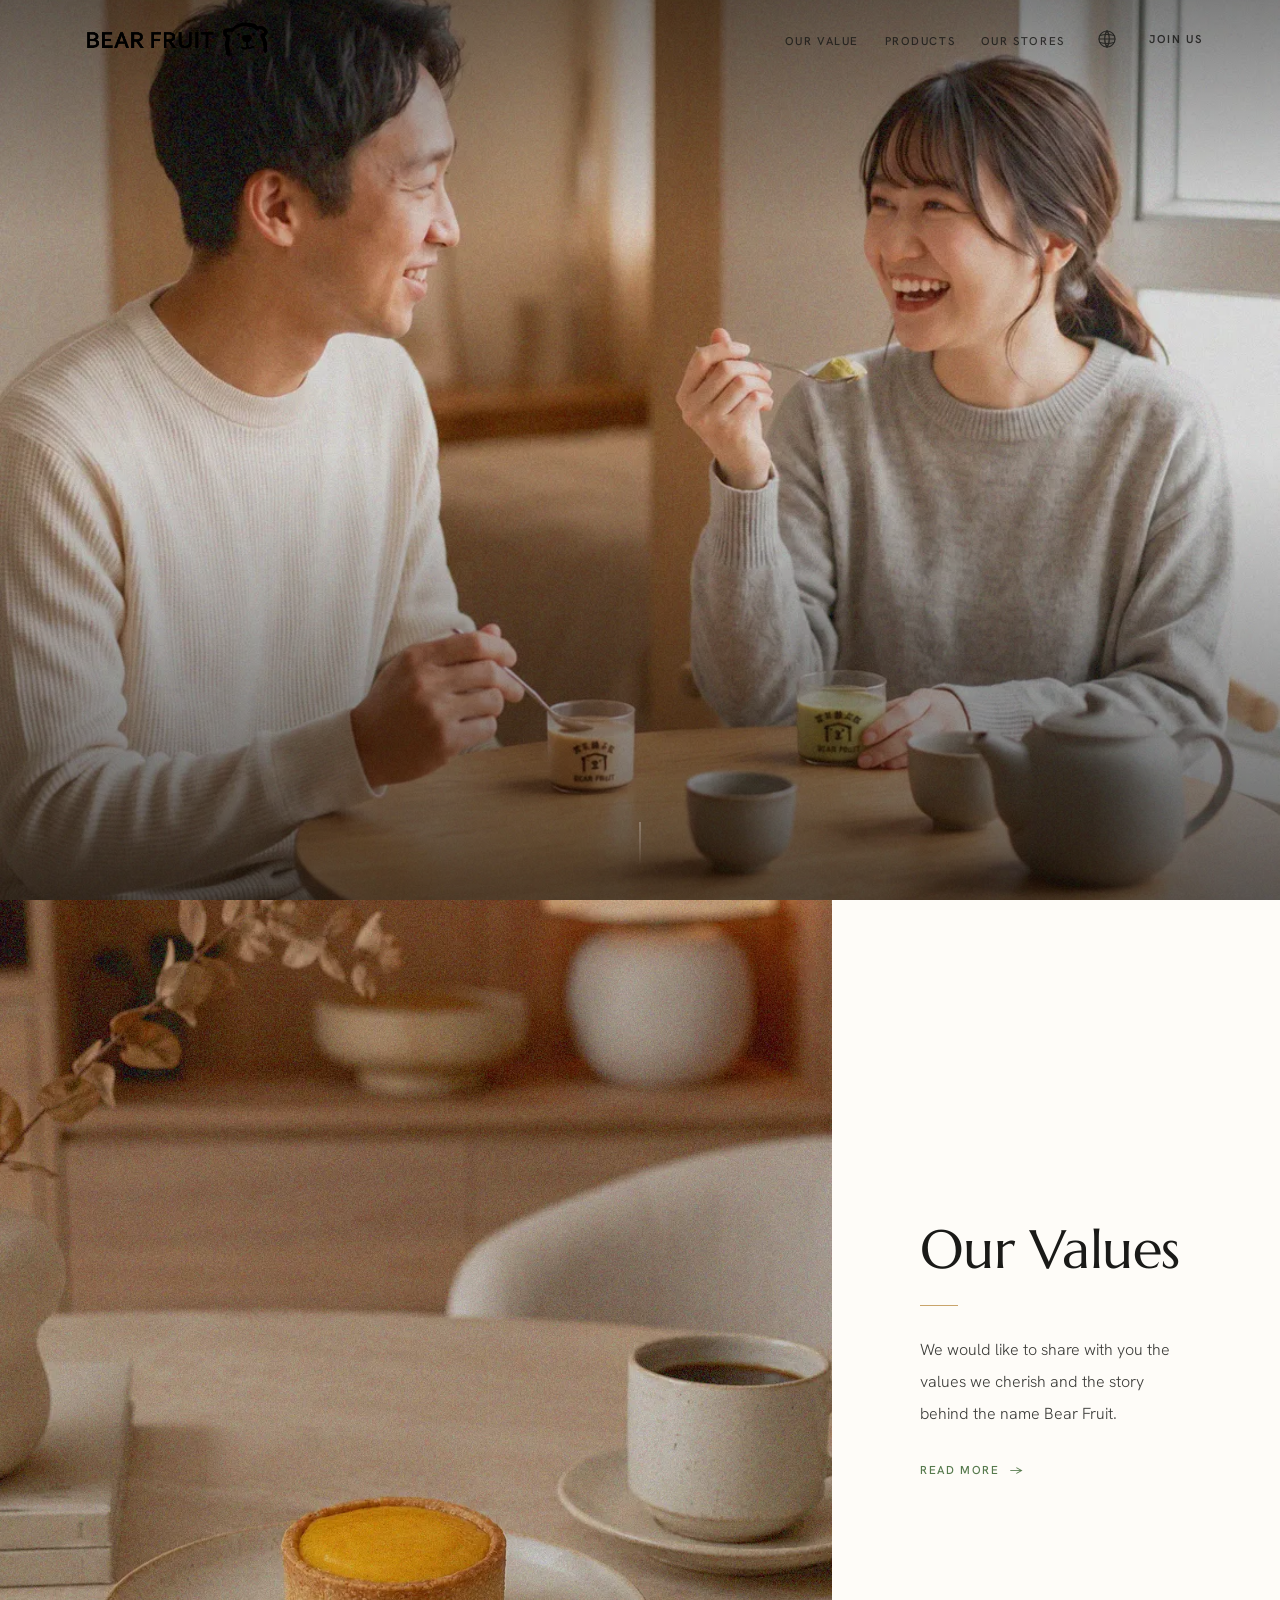
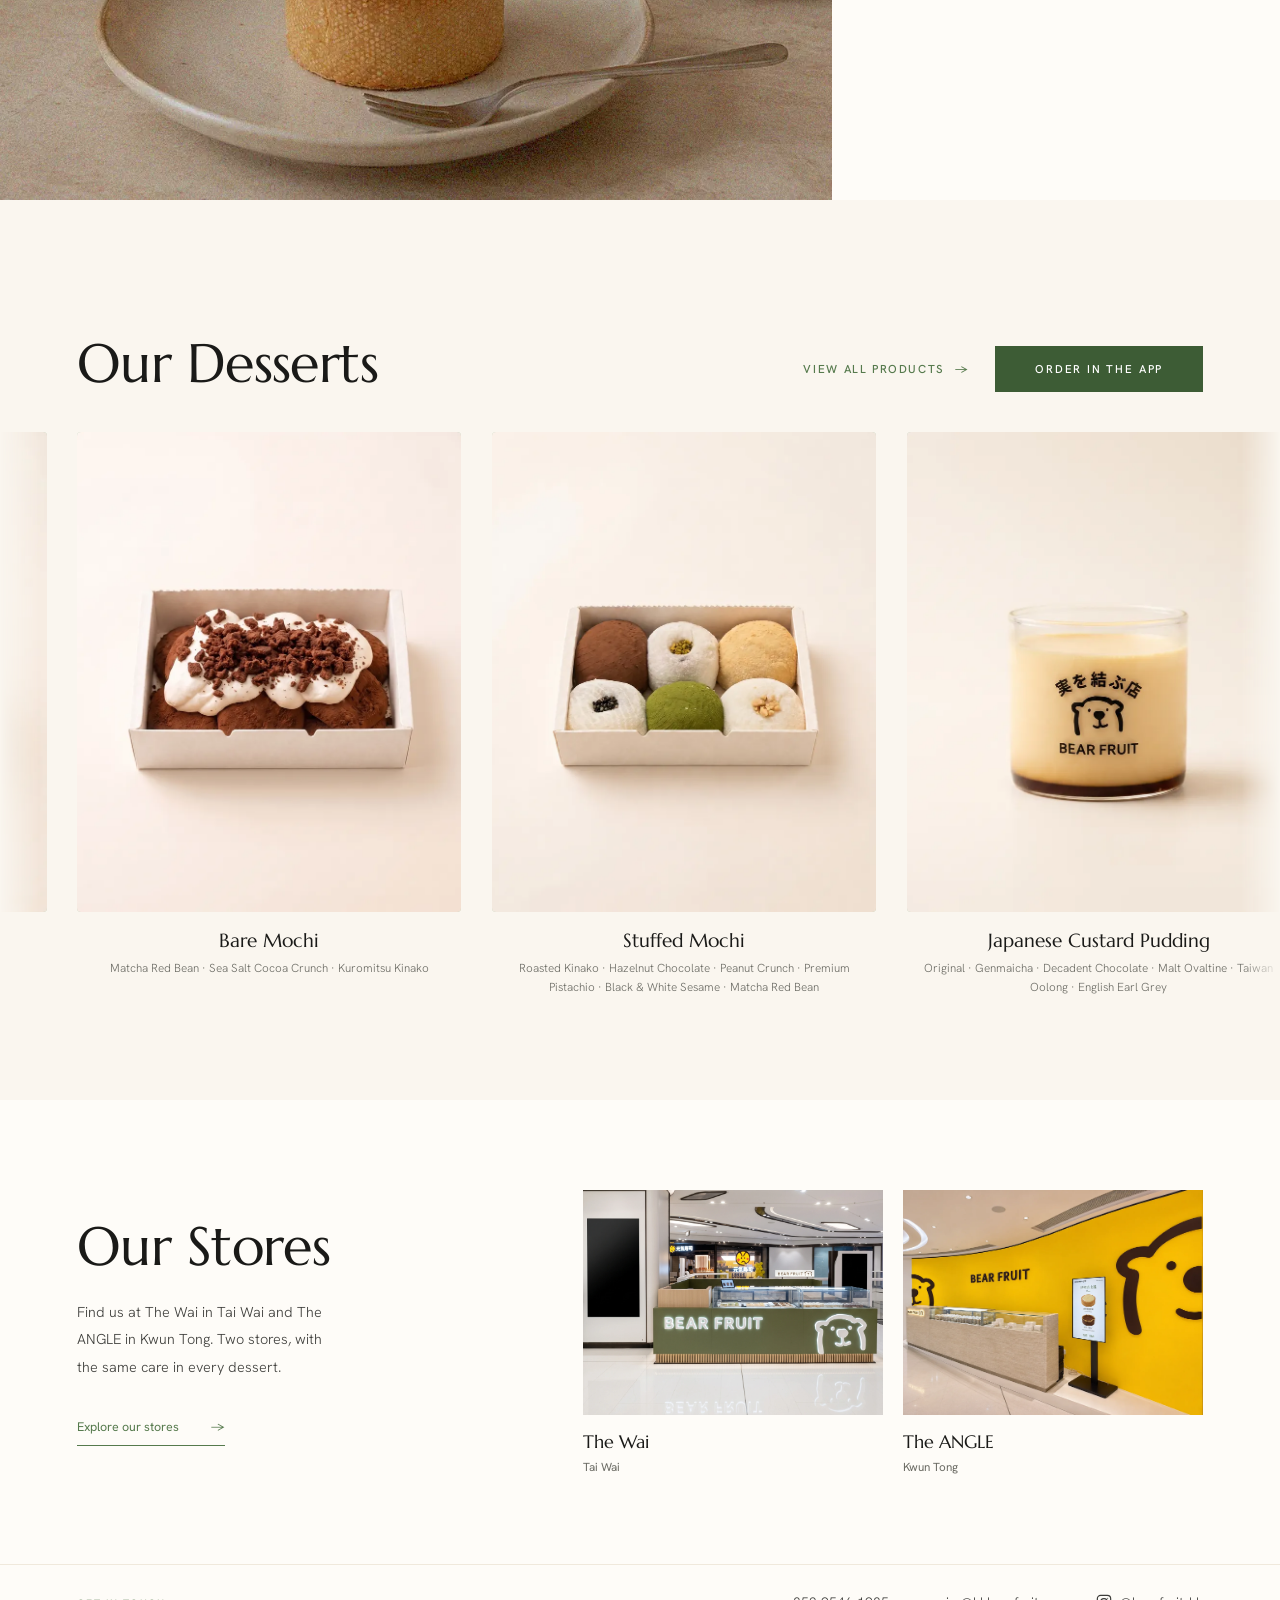
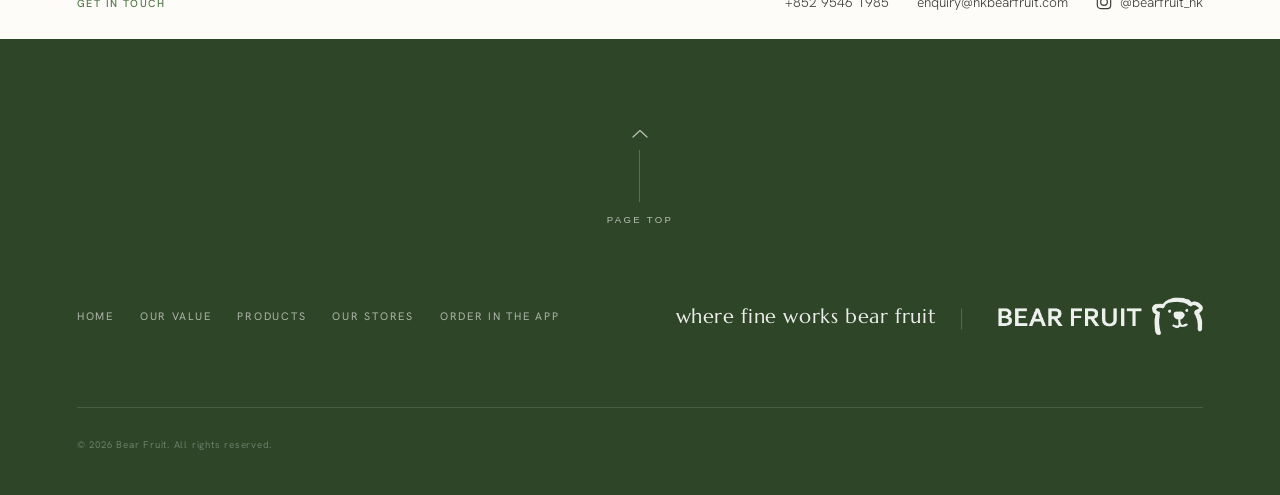
==== commit e8dd2f4b: "Add bilingual Join Us navigation and membership app download page" ====
--- a/index.html
+++ b/index.html
@@ -214,7 +214,6 @@
       box-shadow: 0 1px 20px rgba(0,0,0,0.08);
     }
 
-    /* Order button sits alone on the left; everything else clusters right */
     .nav__right {
       display: flex;
       align-items: center;
@@ -754,7 +753,6 @@
     ════════════════════════════════════════════════════════ */
     @media (max-width: 920px) {
       .nav__links { display: none; }
-      .nav__order { display: none; }
       .nav__burger { display: flex; }
 
       /* Concept: revert to stacked auto-height */
@@ -770,7 +768,8 @@
     }
     @media (max-width: 600px) {
       .nav { padding: 18px 20px; }
-      .nav__order { padding: 8px 16px; font-size: 0.65rem; }
+      .nav__right { gap: clamp(8px, 2.5vw, 14px); }
+      .nav__order { padding: 7px 2px; font-size: 0.7rem; }
       .nav__logo { height: 26px; }
       /* Below 600px the 28px burger — not the logo — sets the row height, so
          the bar keeps its original 13px and only the logo scales. 24 / 26. */
@@ -937,9 +936,7 @@
         </svg>
       </button>
 
-      <a href="https://bear-fruit-order-kiosk.web.app/join.html#order" data-app-download class="nav__order"
-         data-en="Order in the app" data-tc="使用會員 App 訂購"
-         target="_blank" rel="noopener noreferrer">Order in the app</a>
+      <a href="join.html" class="nav__order" data-en="Join Us" data-tc="加入會員">Join Us</a>
 
       <button class="nav__burger" id="navBurger" aria-label="Open menu"
               aria-expanded="false" aria-controls="mobileMenu">
@@ -953,9 +950,7 @@
     <a href="about.html"    data-en="Our Value" data-tc="品牌理念">Our Value</a>
     <a href="products.html" data-en="Products"  data-tc="產品">Products</a>
     <a href="stores.html" data-en="Our Stores" data-tc="門市位置">Our Stores</a>
-    <a href="https://bear-fruit-order-kiosk.web.app/join.html#order" data-app-download class="mobile-menu__order"
-       data-en="Order in the app" data-tc="使用會員 App 訂購"
-       target="_blank" rel="noopener noreferrer">Order in the app</a>
+    <a href="join.html" class="mobile-menu__order" data-en="Join Us" data-tc="加入會員">Join Us</a>
   </div>
 
 
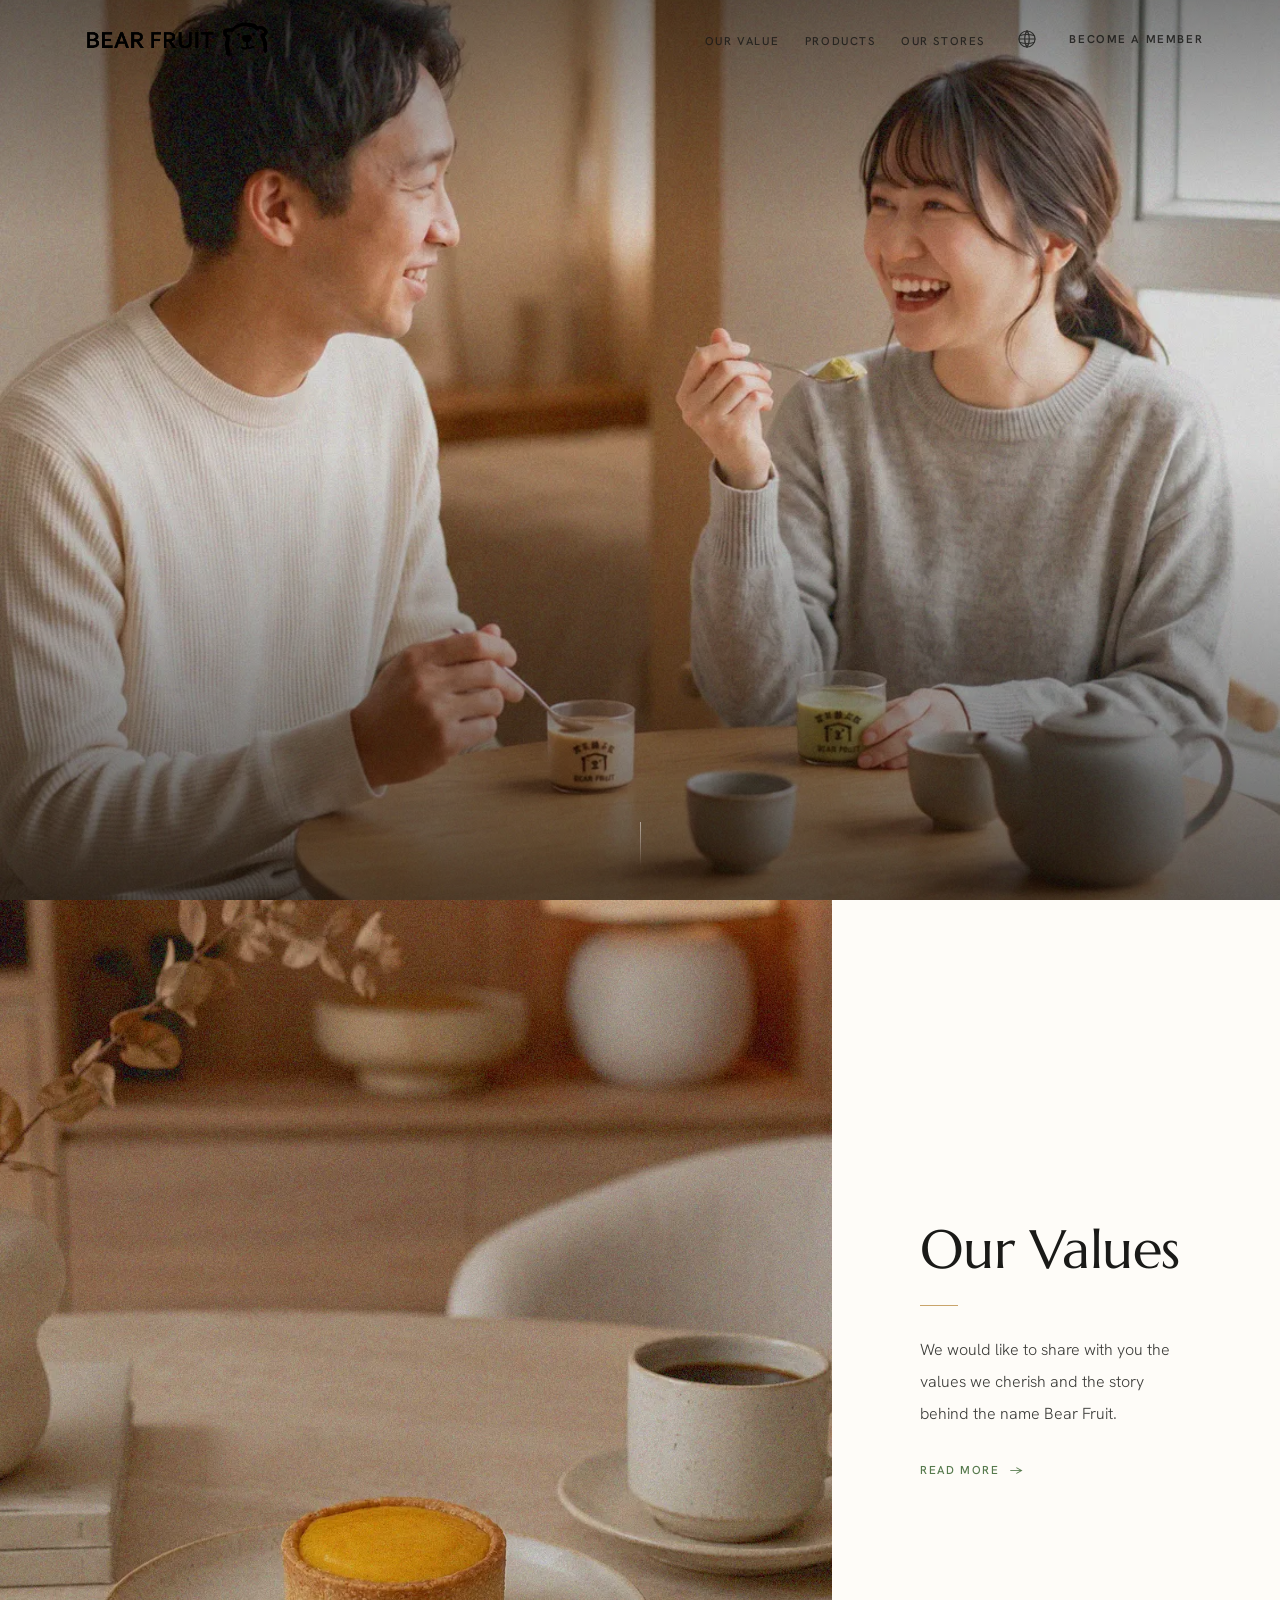
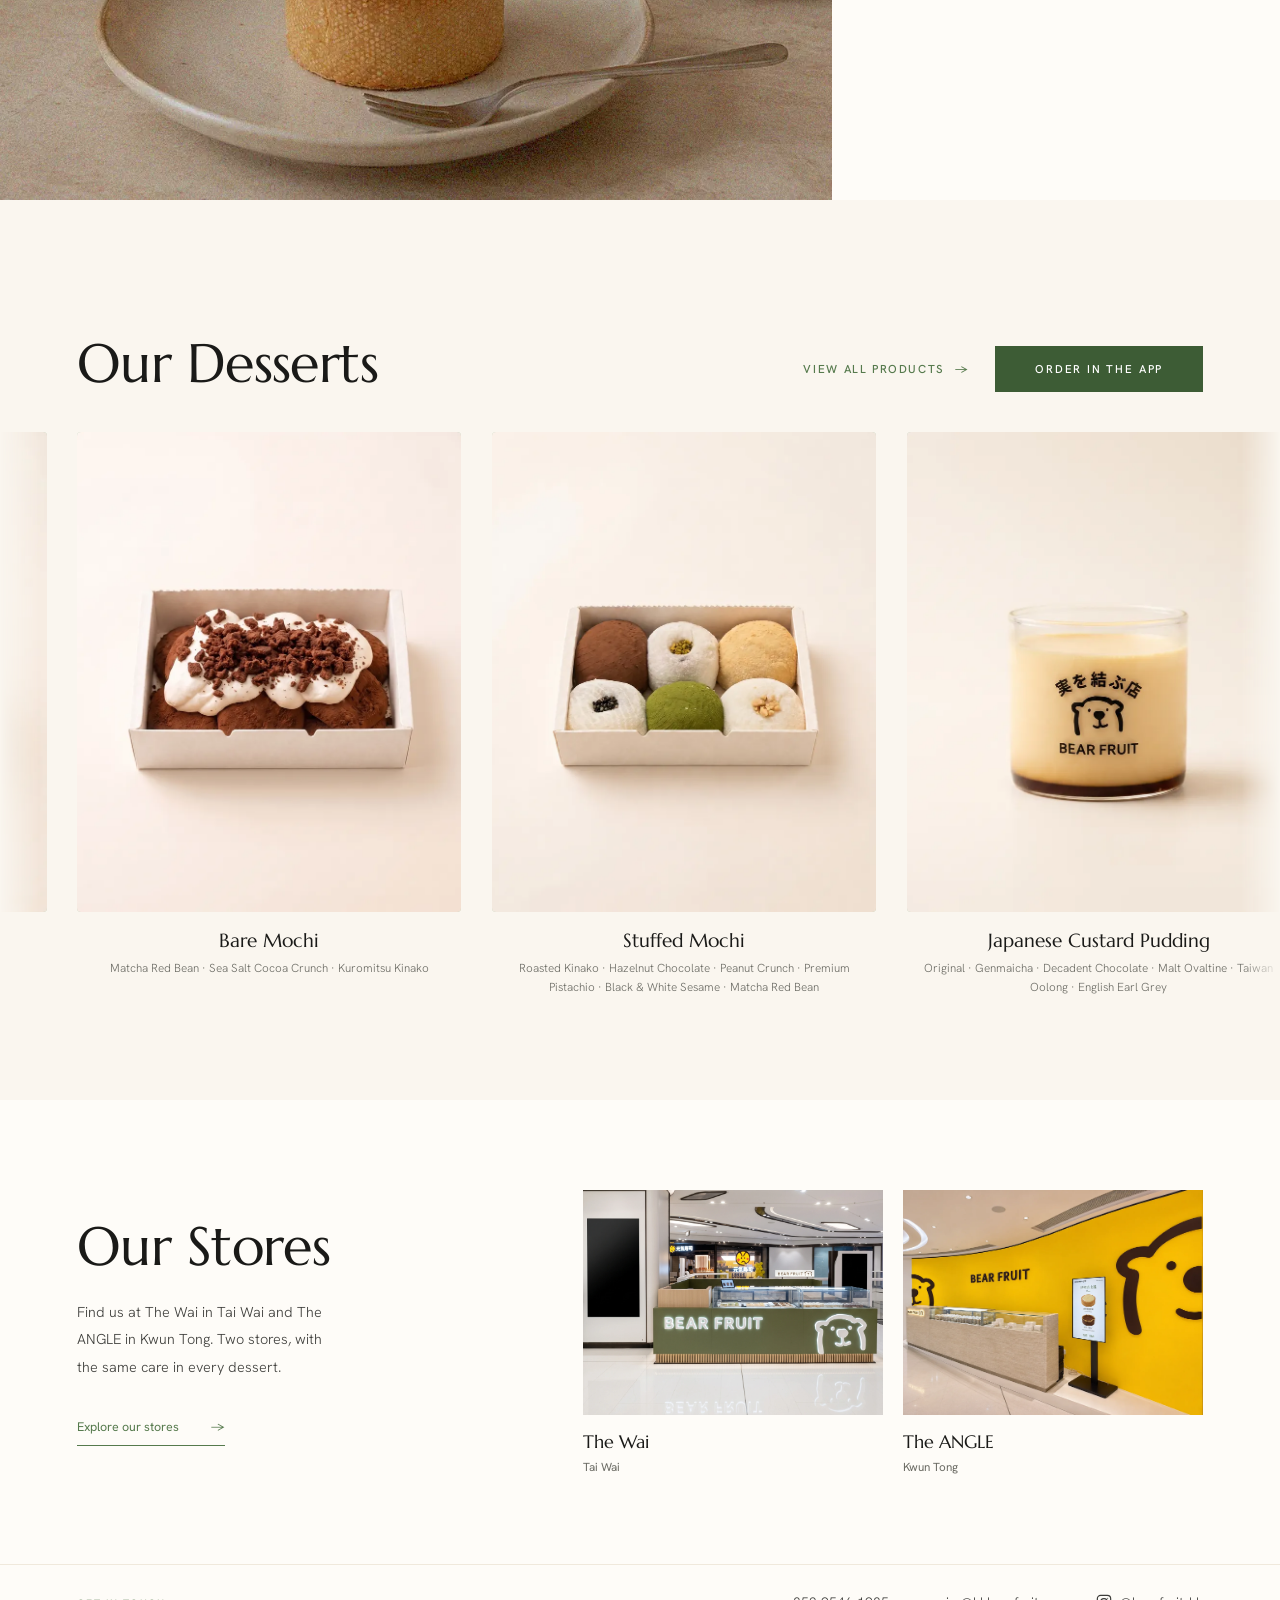
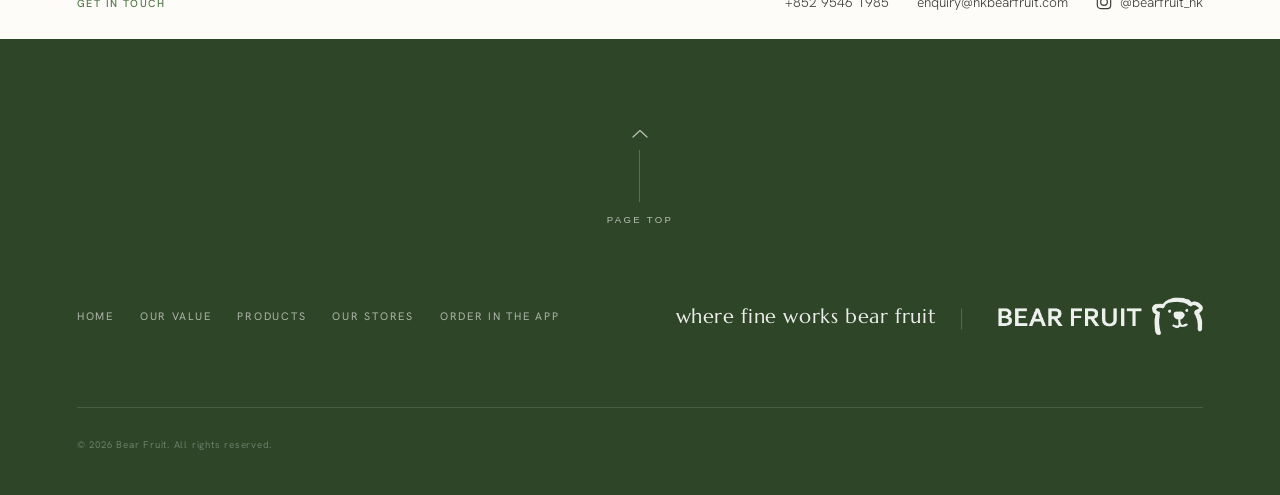
==== commit 6e478fe3: "Rename membership navigation to Become a Member" ====
--- a/index.html
+++ b/index.html
@@ -936,7 +936,7 @@
         </svg>
       </button>
 
-      <a href="join.html" class="nav__order" data-en="Join Us" data-tc="加入會員">Join Us</a>
+      <a href="join.html" class="nav__order" data-en="Become a Member" data-tc="加入會員">Become a Member</a>
 
       <button class="nav__burger" id="navBurger" aria-label="Open menu"
               aria-expanded="false" aria-controls="mobileMenu">
@@ -950,7 +950,7 @@
     <a href="about.html"    data-en="Our Value" data-tc="品牌理念">Our Value</a>
     <a href="products.html" data-en="Products"  data-tc="產品">Products</a>
     <a href="stores.html" data-en="Our Stores" data-tc="門市位置">Our Stores</a>
-    <a href="join.html" class="mobile-menu__order" data-en="Join Us" data-tc="加入會員">Join Us</a>
+    <a href="join.html" class="mobile-menu__order" data-en="Become a Member" data-tc="加入會員">Become a Member</a>
   </div>
 
 
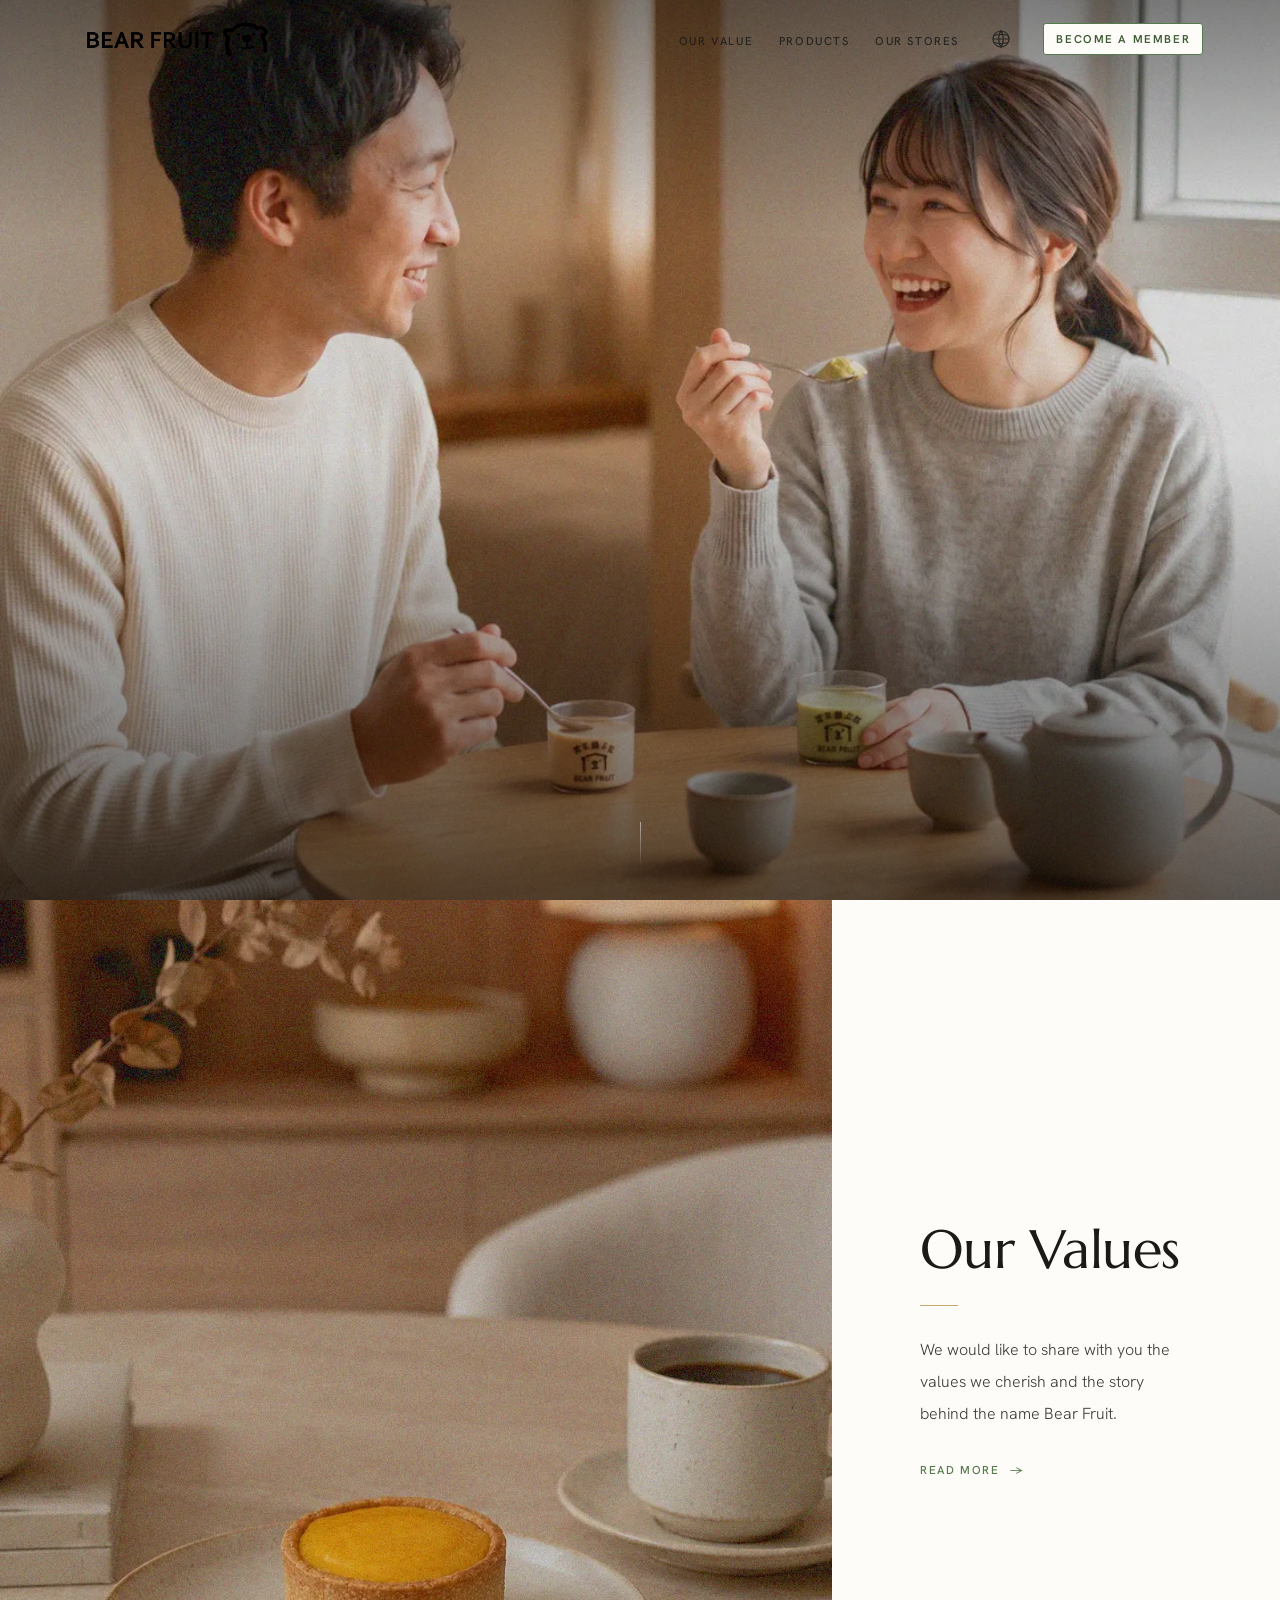
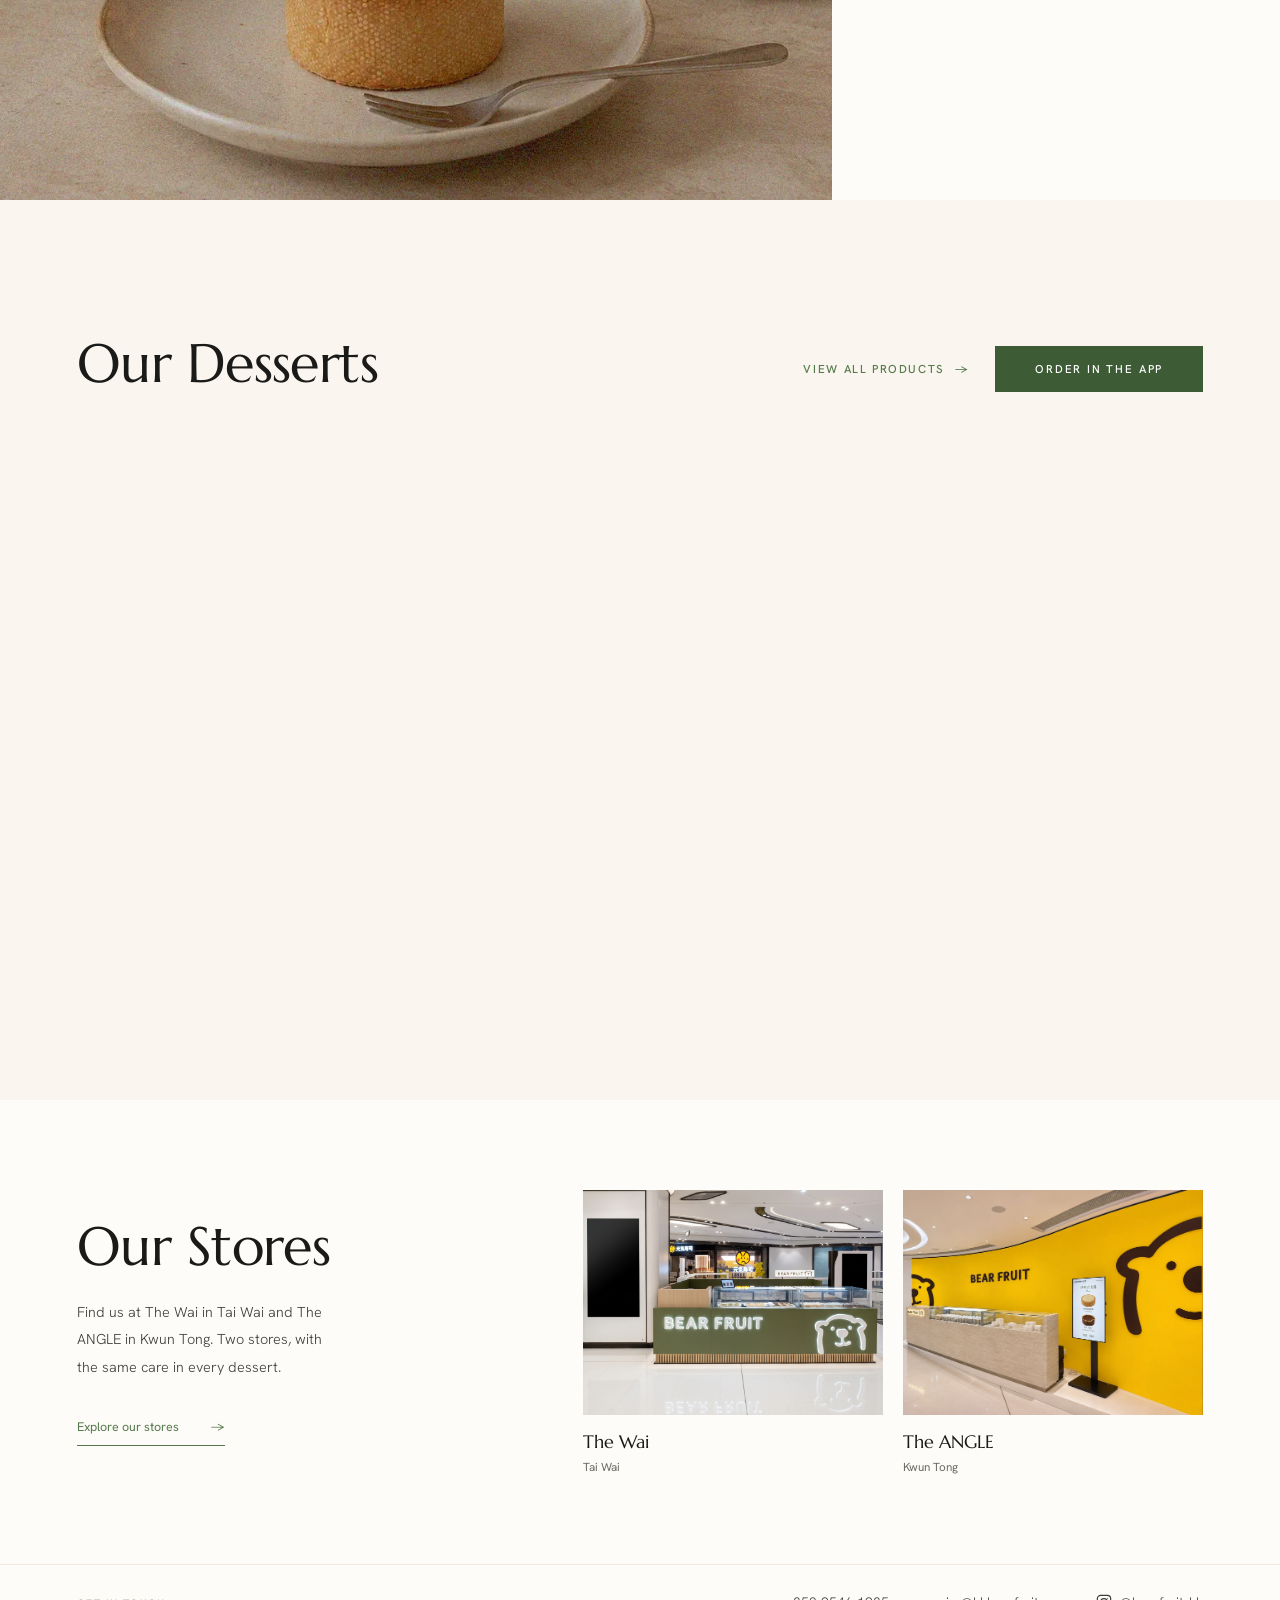
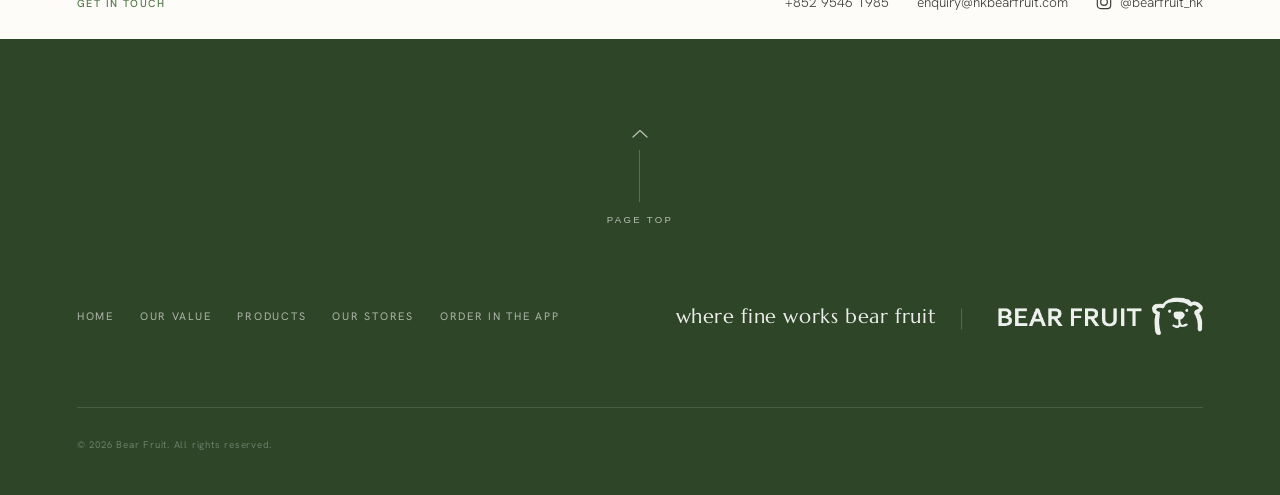
==== commit 09ea7be6: "Style the membership navigation link with a forest green outline" ====
--- a/index.html
+++ b/index.html
@@ -263,19 +263,21 @@
     .nav.scrolled .lang-toggle { color: var(--ink-mid); }
     .lang-toggle svg { display: block; }
 
-    /* Plain-text CTA (no box), matches the other nav items */
     .nav__order {
       font-size: 0.71rem;
       font-weight: 600;
       letter-spacing: 0.14em;
       text-transform: uppercase;
-      color: var(--ink);
-      opacity: 0.85;
+      color: var(--green-md);
+      background-color: var(--cream-50);
+      padding: 8px 12px;
+      border: 1px solid var(--green-pr);
+      border-radius: 3px;
       white-space: nowrap;
-      transition: color 0.2s, opacity 0.2s;
-    }
-    .nav__order:hover { opacity: 1; color: var(--green-pr); }
-    .nav.scrolled .nav__order { color: var(--ink-mid); }
+      transition: background-color 0.2s;
+    }
+    .nav.scrolled .nav__order { background-color: transparent; }
+    .nav .nav__order:hover { background-color: var(--cream-100); }
 
     /* ── Mobile menu (hamburger + overlay) ──────────────────── */
     .nav__burger {
@@ -766,10 +768,13 @@
       /* Menu: stack the header above the carousel */
       .menu__header { flex-direction: column; align-items: flex-start; }
     }
+    @media (max-width: 420px) {
+      .nav__order { padding-inline: 7px; }
+    }
     @media (max-width: 600px) {
       .nav { padding: 18px 20px; }
       .nav__right { gap: clamp(8px, 2.5vw, 14px); }
-      .nav__order { padding: 7px 2px; font-size: 0.7rem; }
+      .nav__order { font-size: 0.7rem; }
       .nav__logo { height: 26px; }
       /* Below 600px the 28px burger — not the logo — sets the row height, so
          the bar keeps its original 13px and only the logo scales. 24 / 26. */
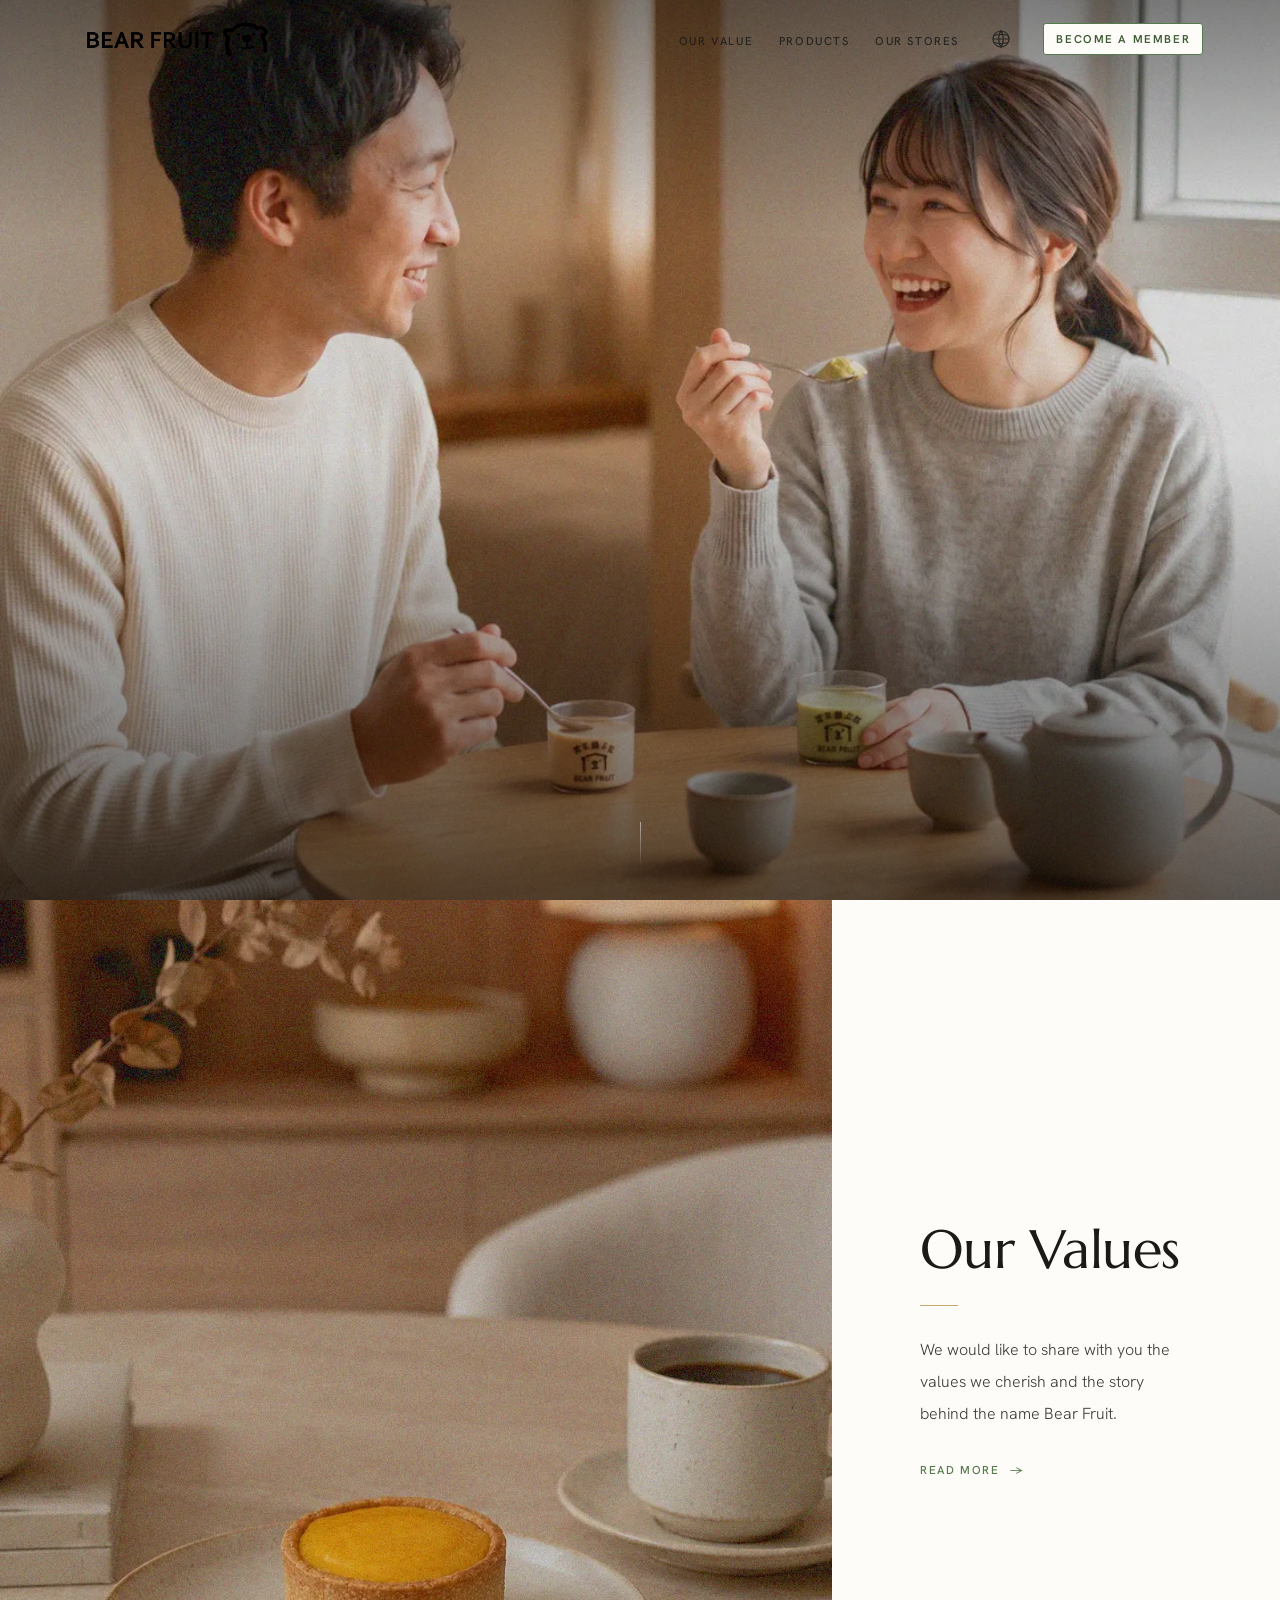
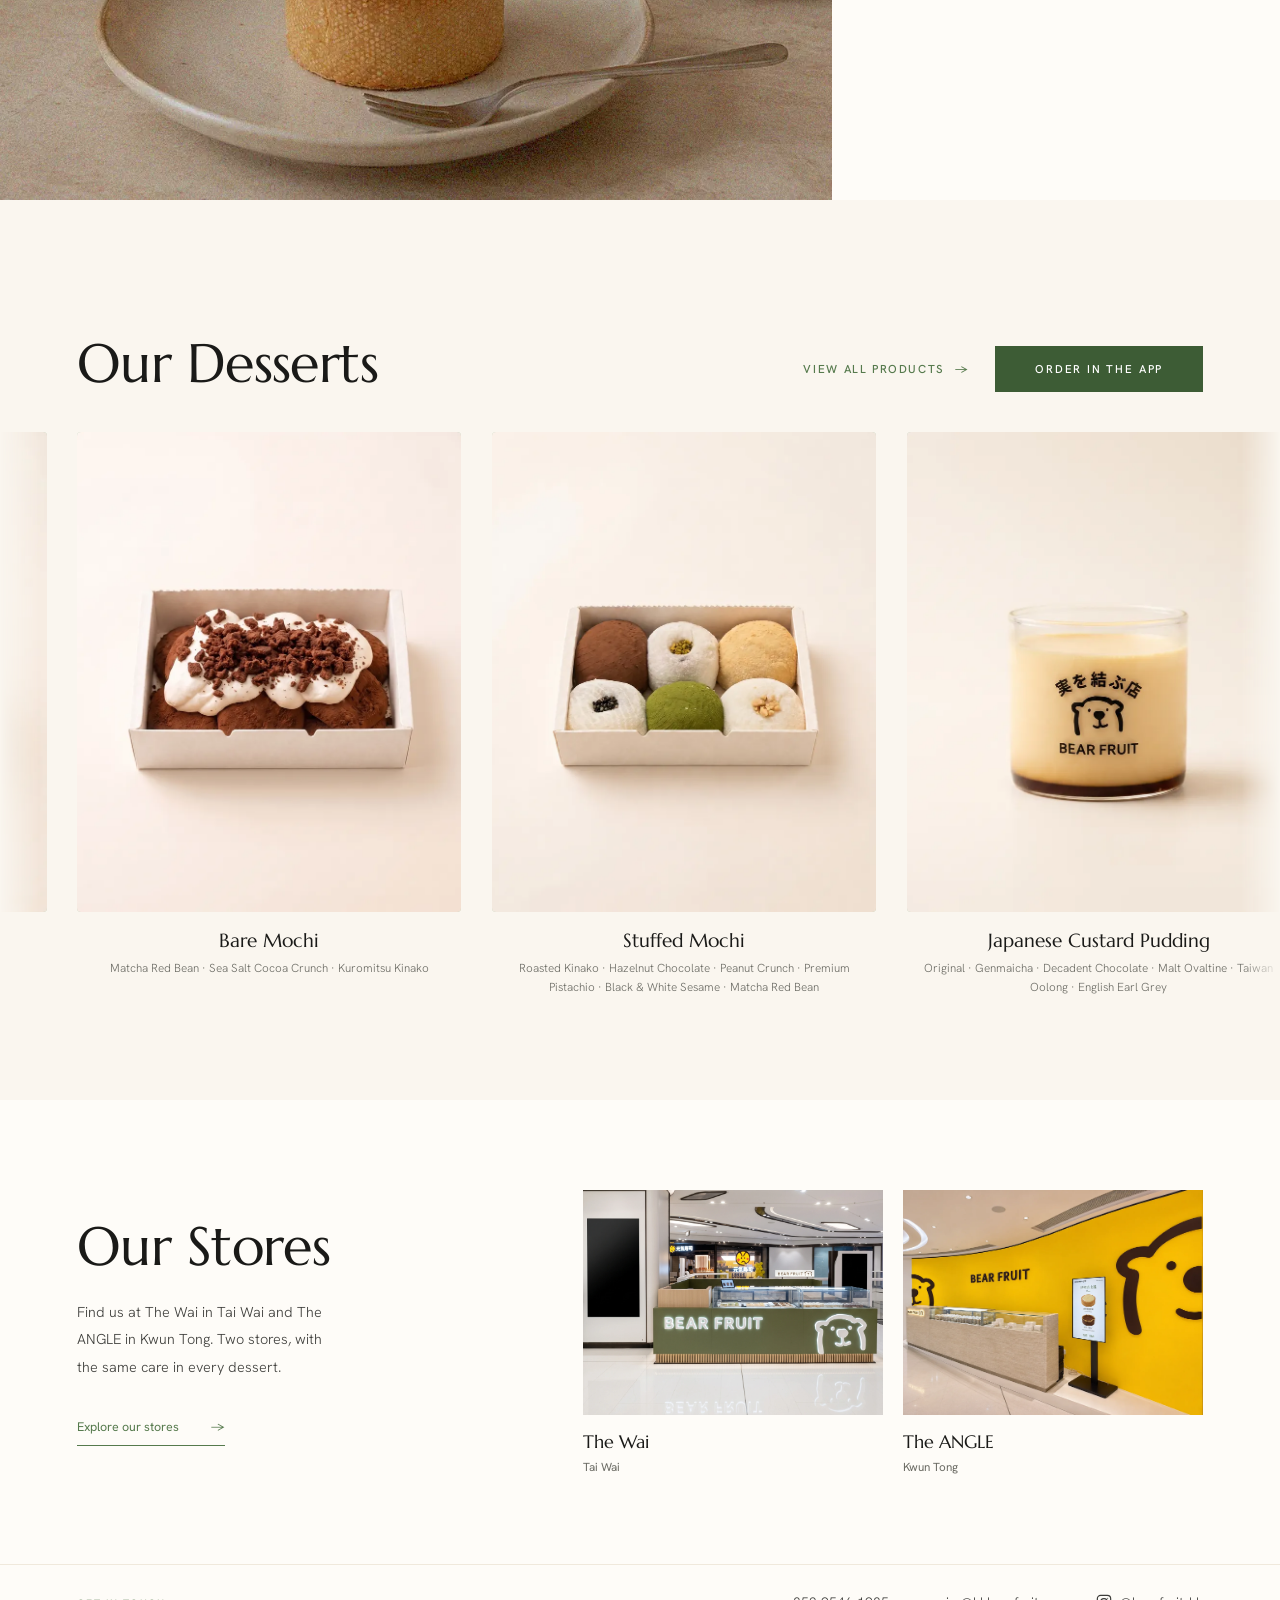
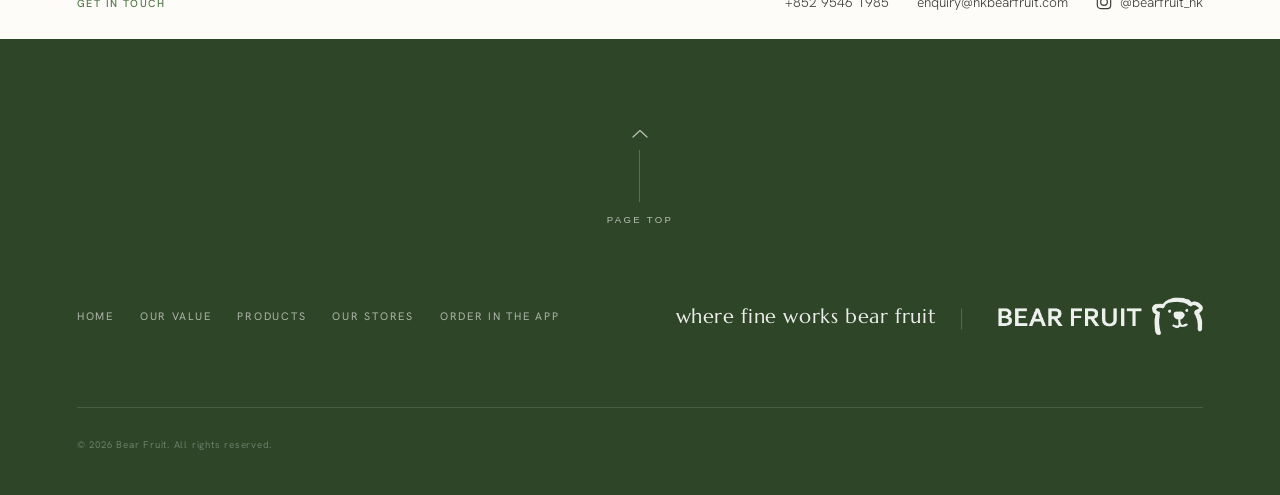
==== commit 5911606f: "Add street address to The Wai store location" ====
--- a/index.html
+++ b/index.html
@@ -842,7 +842,7 @@
       "url": "https://hkbearfruit.com/stores.html#store-wai",
       "address": {
         "@type": "PostalAddress",
-        "streetAddress": "Kiosk 21, L4, The Wai",
+        "streetAddress": "Kiosk 21, L4, The Wai, 18 Che Kung Miu Road",
         "addressLocality": "Tai Wai",
         "addressRegion": "New Territories",
         "addressCountry": "HK"
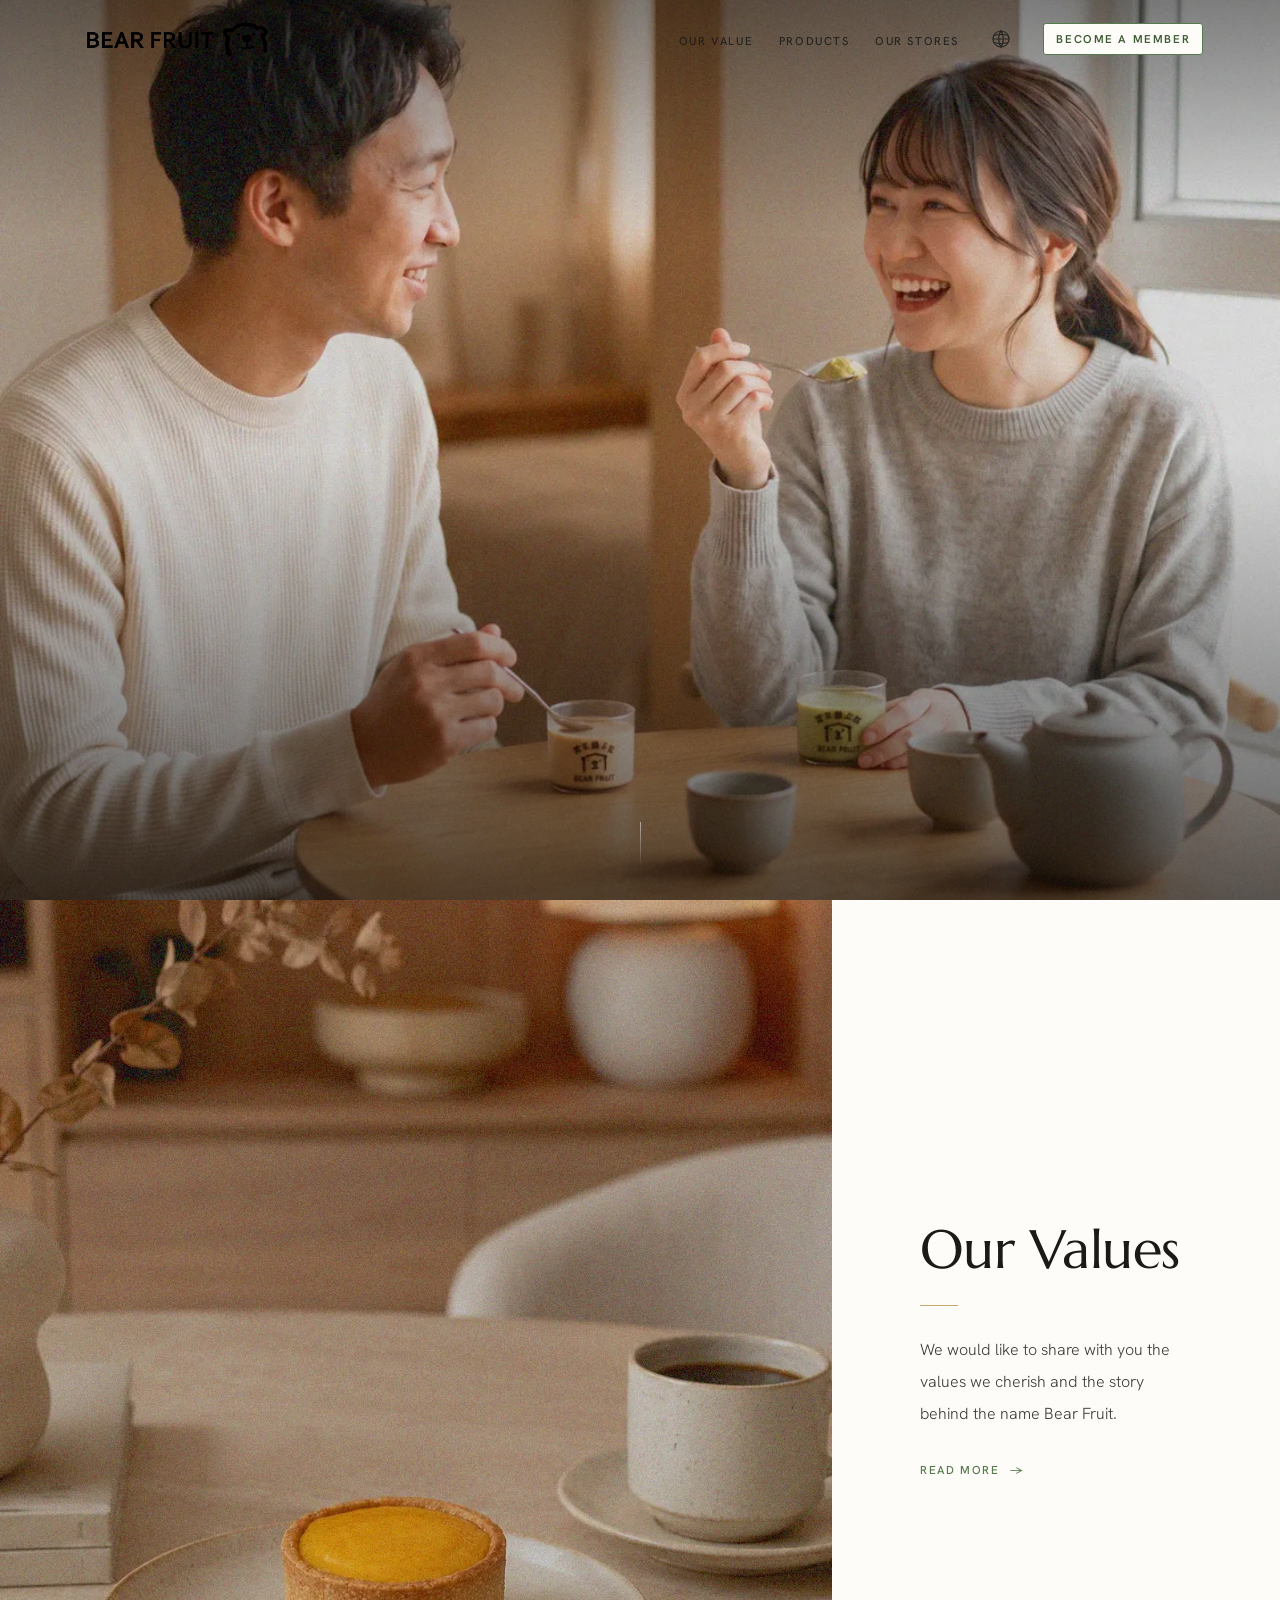
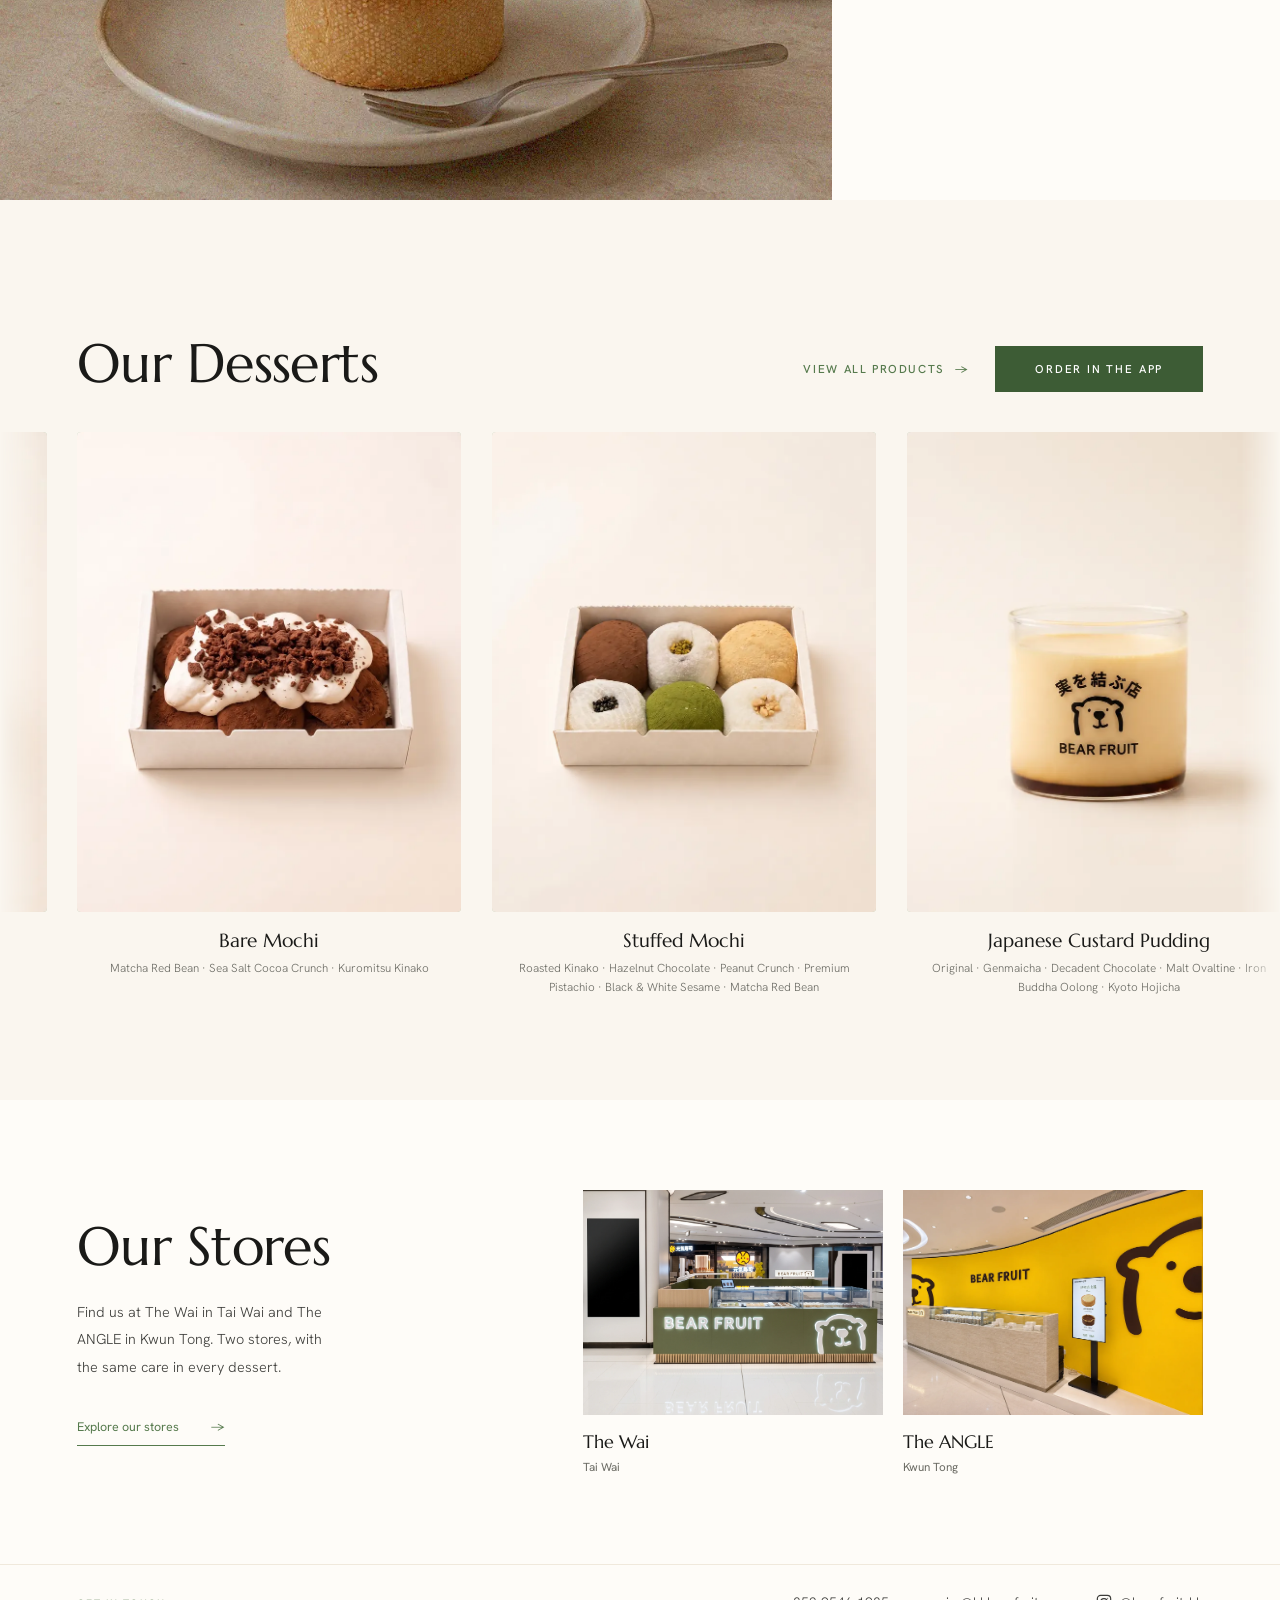
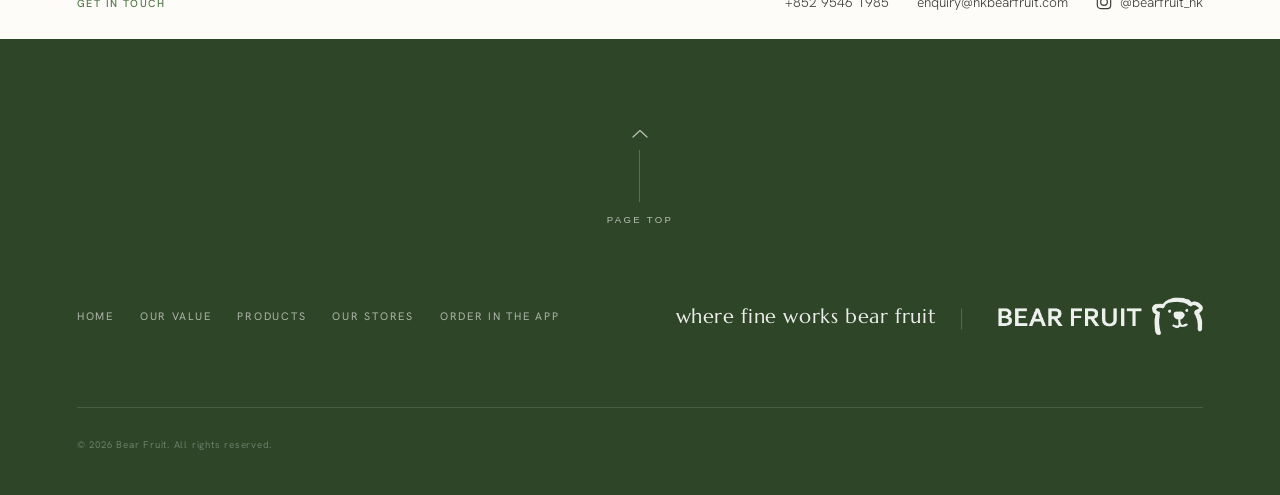
==== commit d91e0a49: "Update pudding flavours and studio photos" ====
--- a/index.html
+++ b/index.html
@@ -1092,8 +1092,8 @@
           <div class="product-card__body">
             <h3 class="product-card__name"><span class="lang-en">Japanese Custard Pudding</span><span class="lang-tc">日式布丁</span></h3>
             <span class="product-card__desc">
-              <span class="lang-en">Original · Genmaicha · Decadent Chocolate · Malt Ovaltine · Taiwan Oolong · English Earl Grey</span>
-              <span class="lang-tc">經典焦糖原味・京都玄米抹茶・醇厚朱古力・麥芽阿華田・台灣烏龍・英式伯爵茶</span>
+              <span class="lang-en">Original · Genmaicha · Decadent Chocolate · Malt Ovaltine · Iron Buddha Oolong · Kyoto Hojicha</span>
+              <span class="lang-tc">經典焦糖原味・京都玄米抹茶・醇厚朱古力・麥芽阿華田・炭焙鐵觀音・京都焙茶</span>
             </span>          </div>
         </a>
 
